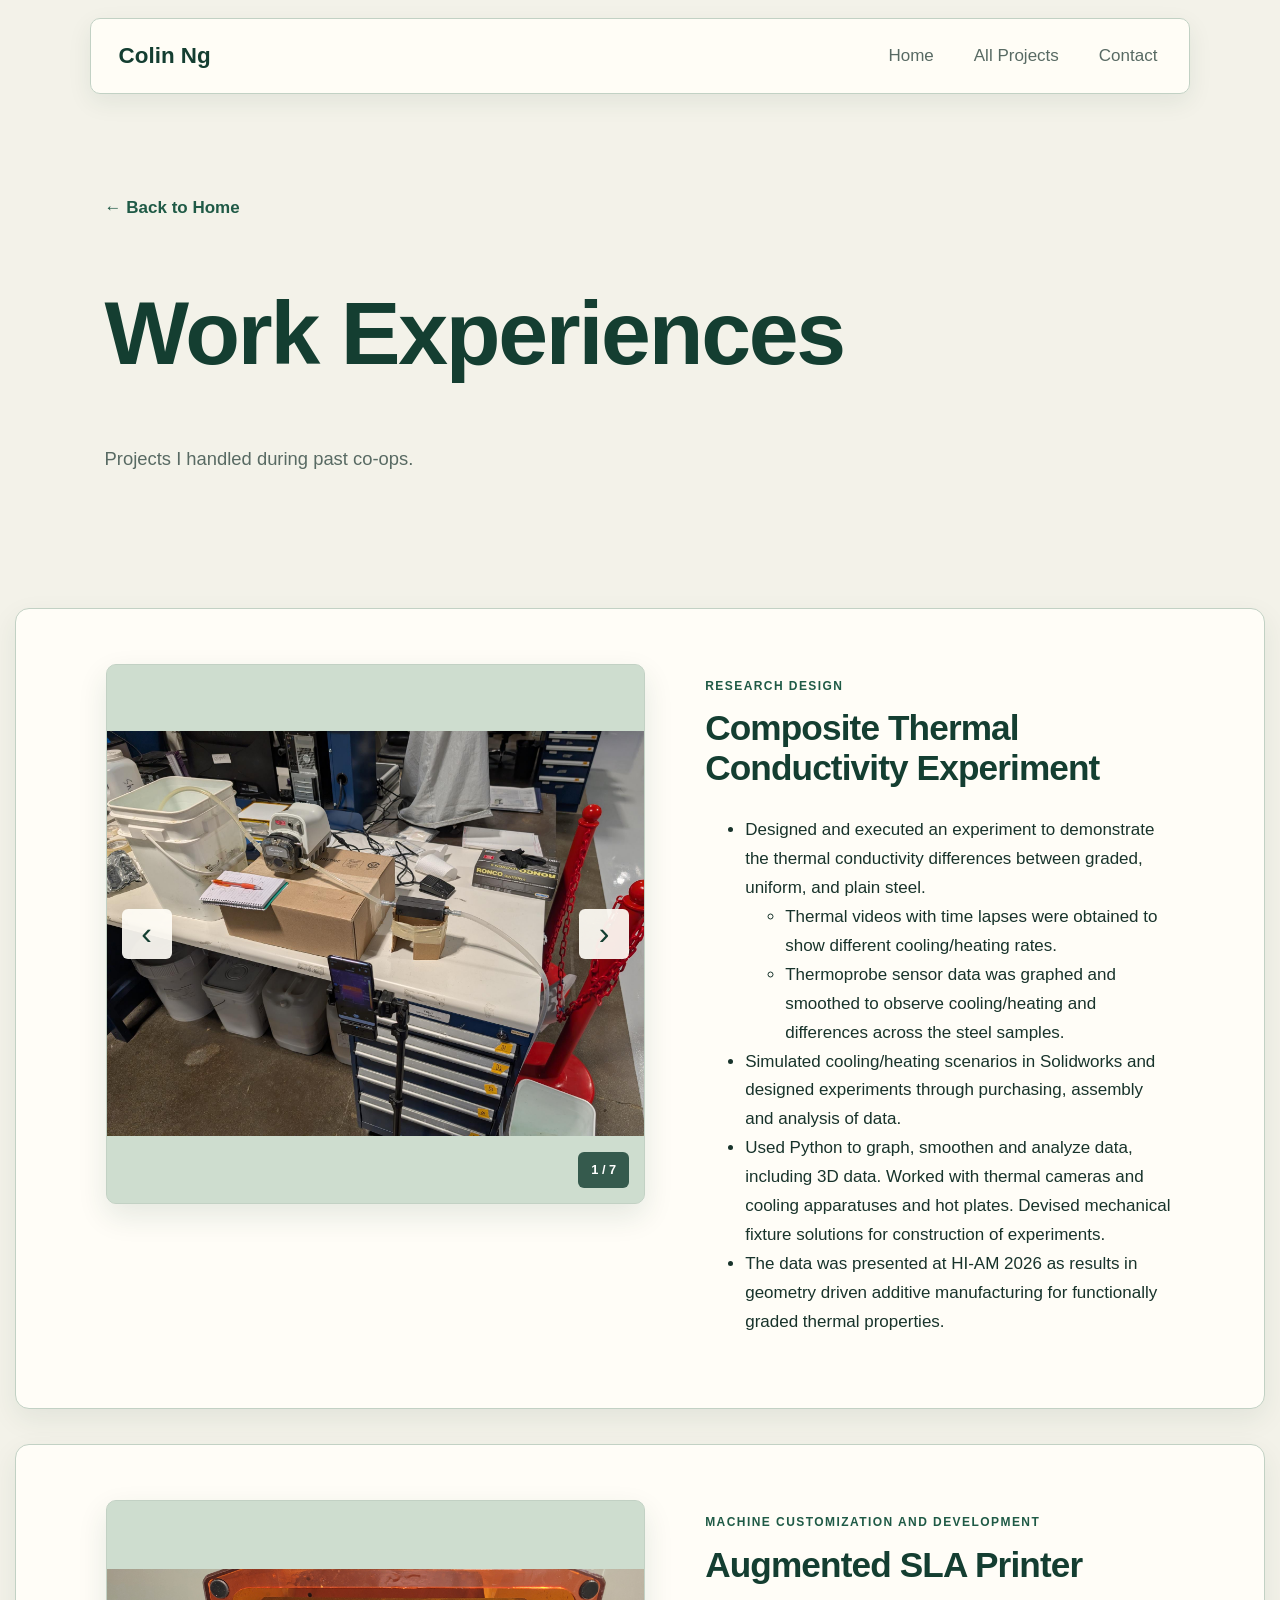
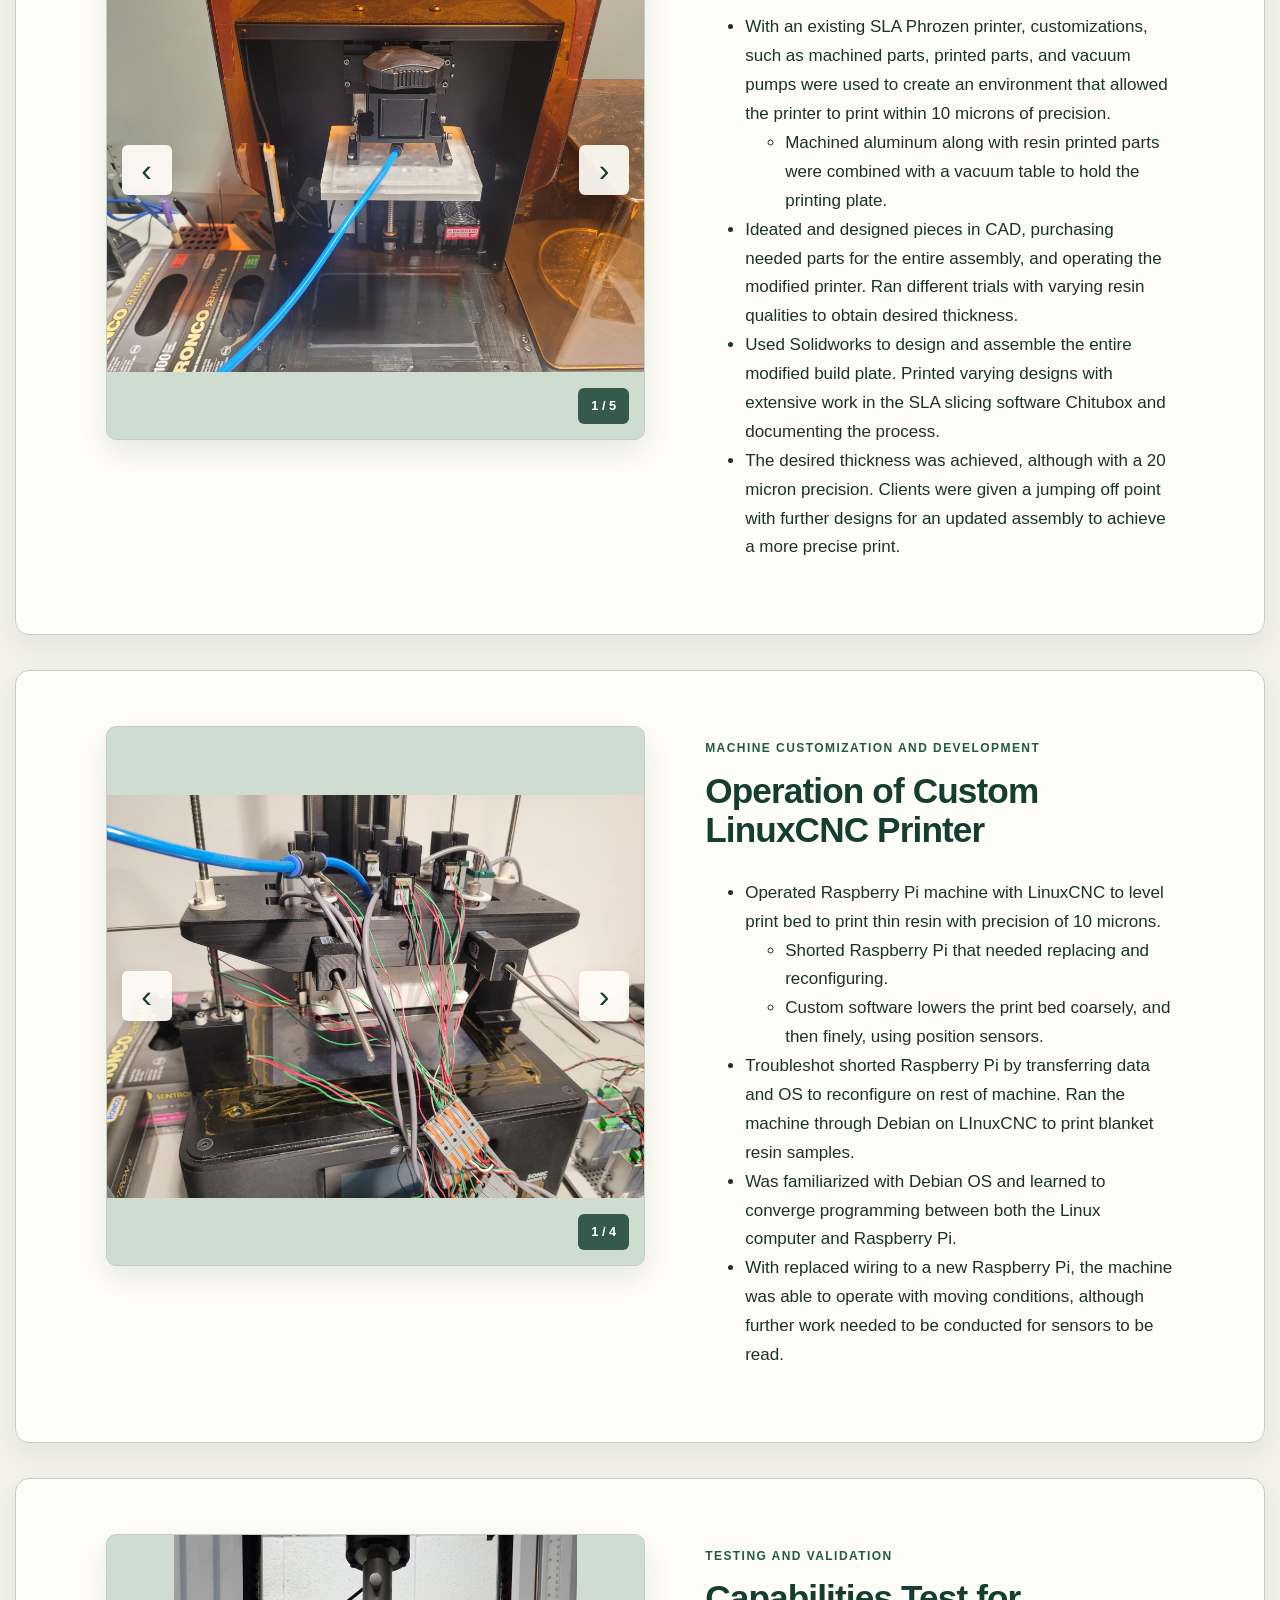
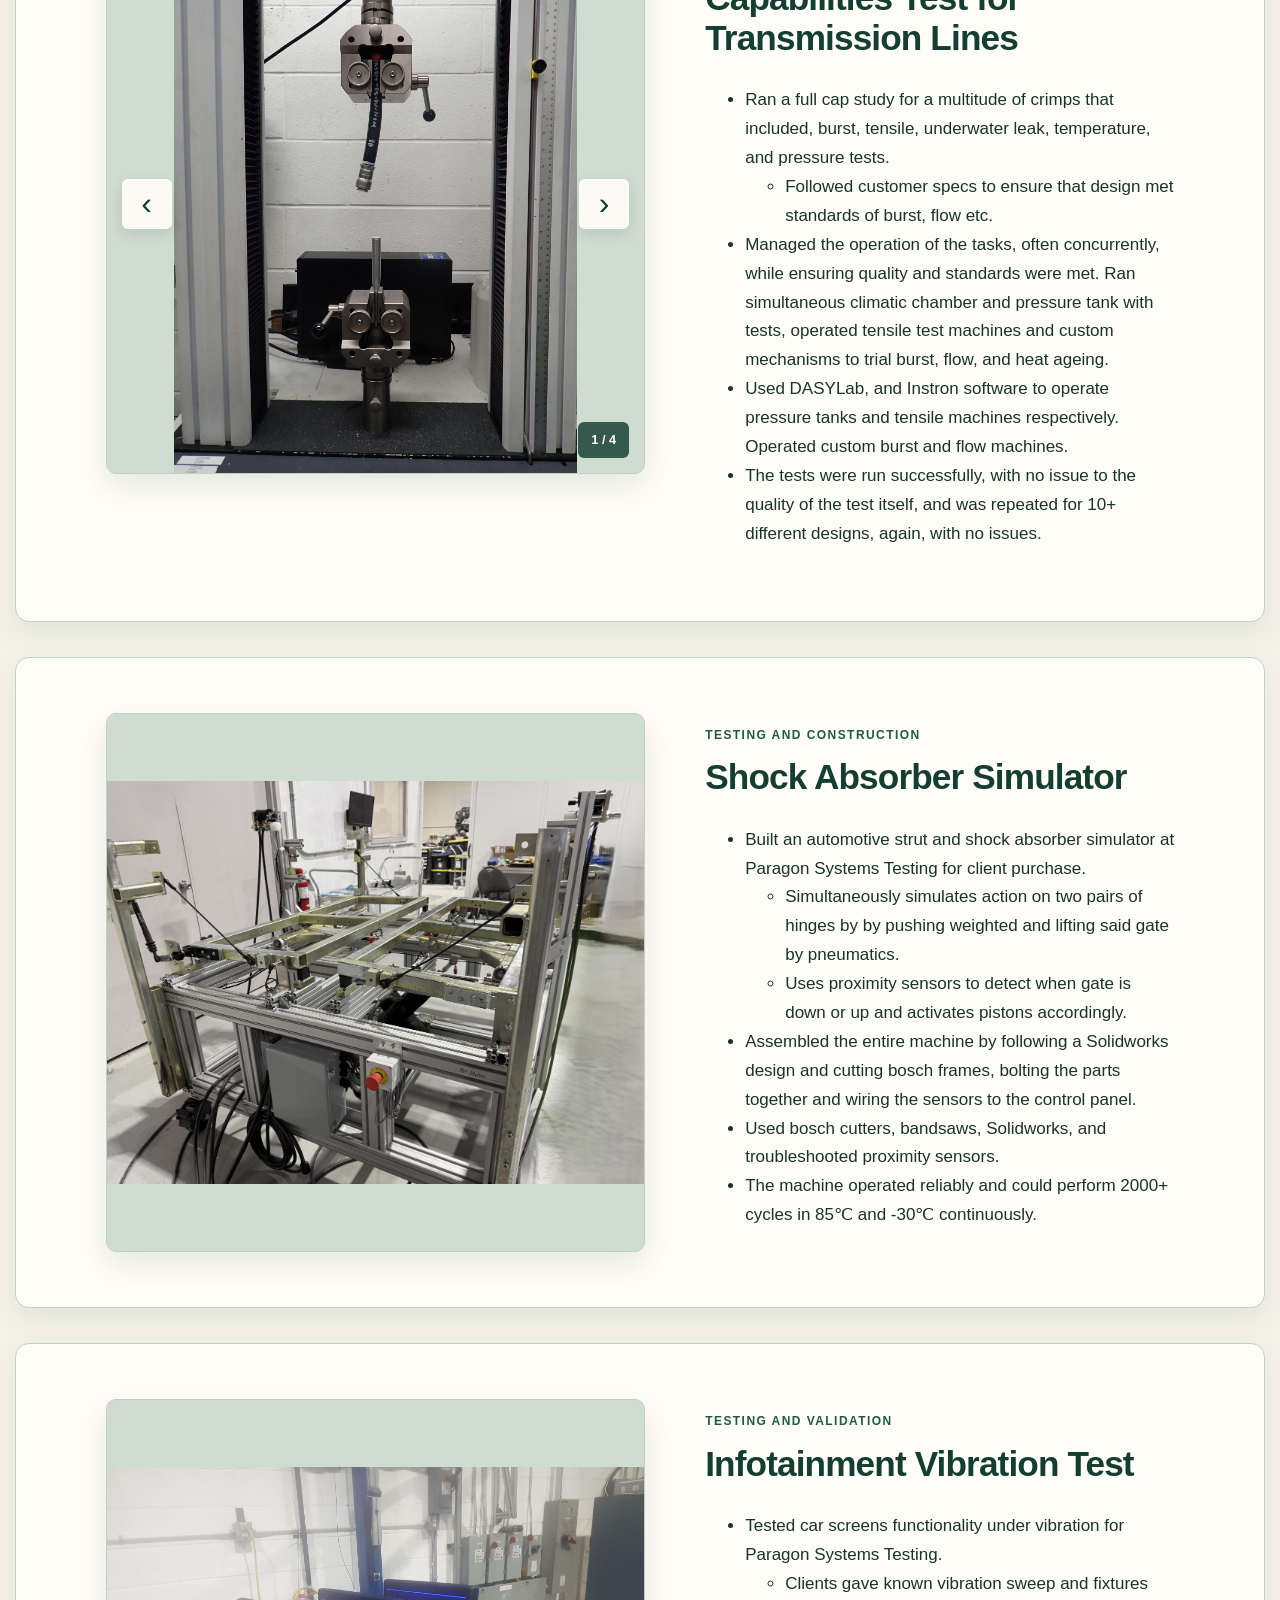
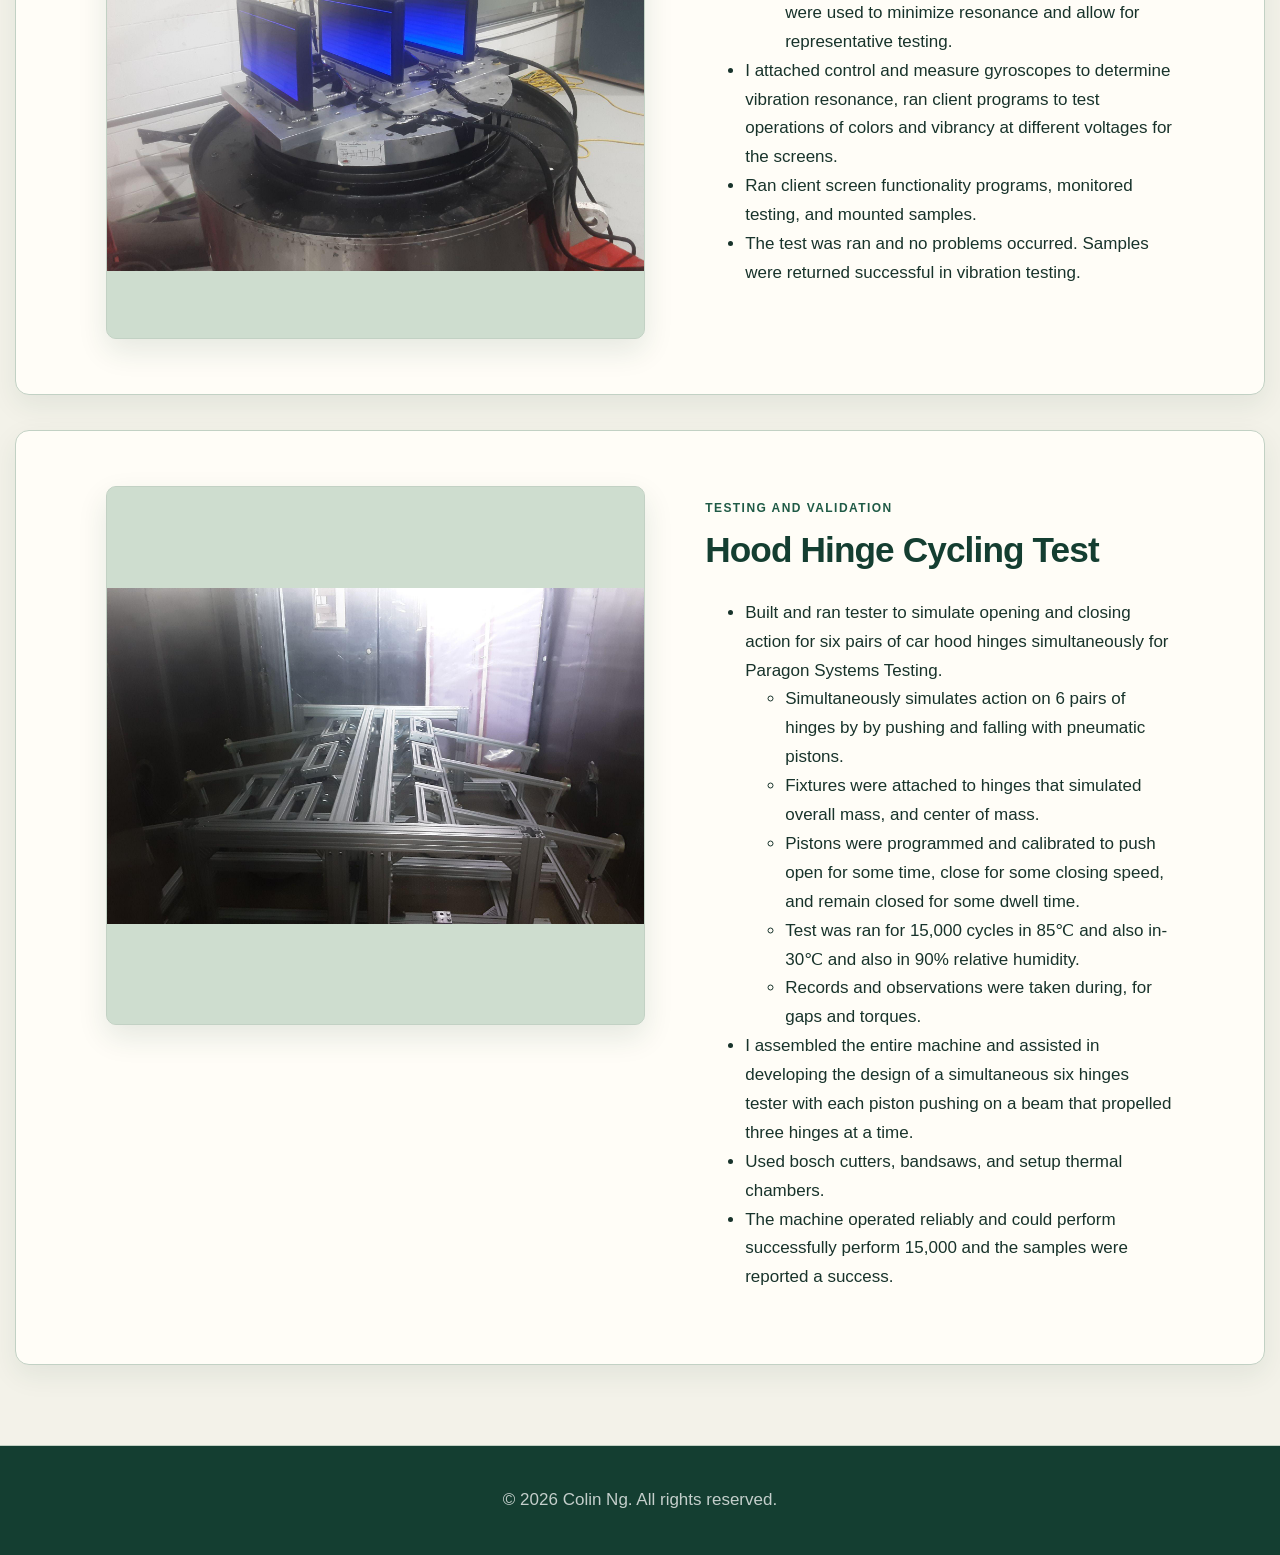
==== category1.html @ beed0a08 "Complete portfolio upload" ====
<!DOCTYPE html>
<html lang="en">

<head>

    <meta charset="UTF-8">

    <meta name="viewport" content="width=device-width, initial-scale=1.0">

    <title>Work Experiences | Colin Ng</title>

    <link rel="stylesheet" href="style.css">

    <link rel="icon" type="image/jpg" href="images/home/flavicon.jpg">

</head>


<body>


    <!-- =========================
         NAVIGATION
    ========================== -->

    <nav class="navbar">

        <a href="index.html" class="logo">
            Colin Ng
        </a>

        <div class="nav-links">

            <a href="index.html">
                Home
            </a>

            <a href="index.html#work">
                All Projects
            </a>

            <a href="index.html#contact">
                Contact
            </a>

        </div>

    </nav>



    <!-- =========================
         CATEGORY HEADER
    ========================== -->

    <header class="page-header">

        <a href="index.html#work" class="back-link">
            ← Back to Home
        </a>

        <!-- <p class="eyebrow">
            Portfolio Category
        </p> -->

        <h1>
            Work Experiences
        </h1>

        <p>
            Projects I handled during past co-ops.
        </p>

    </header>




    <!-- =========================
         PROJECT 1
    ========================== -->

    <section class="project">

        <div class="project-images">

            <div class="slideshow">

                <img
                    class="slide"
                    src="images/project1/heat_study2.jpg"
                    alt="Project image">

                <img
                    class="slide active"
                    src="images/project1/heat_study1.jpg"
                    alt="Project image">

                <img
                    class="slide"
                    src="images/project1/heat_study3.jpg"
                    alt="Project image">

                <img
                    class="slide"
                    src="images/project1/heat_study4.jpg"
                    alt="Project image">

                <img
                    class="slide"
                    src="images/project1/heat_study5.png"
                    alt="Project image">

                <img
                    class="slide"
                    src="images/project1/Temperature Graph.jpg"
                    alt="Project image">

                <video
                    class="slide"
                    controls
                    preload="metadata">

                    <source
                        src="images/project1/Video_Project.mp4"
                        type="video/mp4">

                    Your browser does not support video playback.

                </video>                


                <button class="slide-button previous">
                    ‹
                </button>

                <button class="slide-button next">
                    ›
                </button>


                <div class="slide-counter">

                    <span class="current-slide">
                        1
                    </span>

                    /

                    <span class="total-slides">
                        7
                    </span>

                </div>

            </div>

        </div>



        <div class="project-info">

            <p class="project-label">
                Research Design
            </p>

            <h2>
                Composite Thermal Conductivity Experiment
            </h2>

            <ul>
                    <li>
                        Designed and executed an experiment to demonstrate
                         the thermal conductivity differences between graded, 
                         uniform, and plain steel.
                            <ul>
                                <li>
                                    Thermal videos with time lapses 
                                    were obtained to show different cooling/heating rates.
                                </li>
                                <li>
                                    Thermoprobe sensor data was graphed 
                                    and smoothed to observe cooling/heating
                                     and differences across the steel samples. 
                                </li>
                            </ul>
                    </li>

                    <li>
                        Simulated cooling/heating scenarios in
                         Solidworks and designed experiments 
                         through purchasing, assembly and analysis of data.
                    </li>
                    <li>
                        Used Python to graph, smoothen and analyze data, 
                        including 3D data. Worked with thermal cameras
                         and cooling apparatuses and hot plates. Devised 
                         mechanical fixture solutions for construction of experiments.
                    </li>
                    <li>
                        The data was presented at HI-AM 2026 as 
                        results in geometry driven additive manufacturing for functionally graded thermal properties.
                    </li>
                </ul>

        </div>

    </section>

    <!-- =========================
         PROJECT 1.5
    ========================== -->

    <section class="project">

        <div class="project-images">

            <div class="slideshow">

                <img
                    class="slide"
                    src="images/project3/high_shot.jpg"
                    alt="Project image">

                <img
                    class="slide"
                    src="images/project3/low_shot.jpg"
                    alt="Project image">

                <img
                    class="slide active"
                    src="images/project3/resin_print.jpg"
                    alt="Project image">

                <img
                    class="slide"
                    src="images/project3/combined.jpg"
                    alt="Project image">

                <img
                    class="slide"
                    src="images/project3/result.jpg"
                    alt="Project image">              


                <button class="slide-button previous">
                    ‹
                </button>

                <button class="slide-button next">
                    ›
                </button>


                <div class="slide-counter">

                    <span class="current-slide">
                        1
                    </span>

                    /

                    <span class="total-slides">
                        5
                    </span>

                </div>

            </div>

        </div>



        <div class="project-info">

            <p class="project-label">
                Machine Customization and Development
            </p>

            <h2>
                Augmented SLA Printer
            </h2>

            <ul>
                    <li>
                        With an existing SLA Phrozen printer, customizations, 
                        such as machined parts, printed parts, and vacuum pumps 
                        were used to create an environment that allowed the
                         printer to print within 10 microns of precision.
                            <ul>
                                <li>
                                    Machined aluminum along with resin printed parts
                                     were combined with a vacuum table to hold the printing plate.
                                </li>
                            </ul>
                    </li>

                    <li>
                        Ideated and designed pieces in CAD, purchasing 
                        needed parts for the entire assembly, and operating 
                        the modified printer. Ran different trials with varying 
                        resin qualities to obtain desired thickness.
                    </li>
                    <li>
                        Used Solidworks to design and assemble 
                        the entire modified build plate. Printed 
                        varying designs with extensive work in the 
                        SLA slicing software Chitubox and documenting the process.
                    </li>
                    <li>
                        The desired thickness was achieved, 
                        although with a 20 micron precision. Clients 
                        were given a jumping off point with further 
                        designs for an updated assembly to achieve a more precise print.
                    </li>
                </ul>

        </div>

    </section>

    <!-- =========================
         PROJECT RASPBERRY PI CONTROL BOARD
    ========================== -->

    <section class="project">

        <div class="project-images">

            <div class="slideshow">

                <img
                    class="slide"
                    src="images/project_controller/zoomed.jpg"
                    alt="Project image">

                <img
                    class="slide"
                    src="images/project_controller/full.jpg"
                    alt="Project image">

                <img
                    class="slide active"
                    src="images/project_controller/wires.jpg"
                    alt="Project image">

                <img
                    class="slide"
                    src="images/project_controller/monitor.jpg"
                    alt="Project image">

                <button class="slide-button previous">
                    ‹
                </button>

                <button class="slide-button next">
                    ›
                </button>


                <div class="slide-counter">

                    <span class="current-slide">
                        1
                    </span>

                    /

                    <span class="total-slides">
                        4
                    </span>

                </div>

            </div>

        </div>



        <div class="project-info">

            <p class="project-label">
                Machine Customization and Development
            </p>






            <h2>
                Operation of Custom LinuxCNC Printer
            </h2>

            <ul>
                    <li>
                        Operated Raspberry Pi machine with LinuxCNC to
                         level print bed to print thin resin with precision 
                         of 10 microns.
                            <ul>
                                <li>
                                    Shorted Raspberry Pi that needed 
                                    replacing and reconfiguring.
                                </li>
                            </ul>
                            <ul>
                                <li>
                                    Custom software lowers the 
                                    print bed coarsely, and then finely, using position sensors.
                                </li>
                            </ul>
                    </li>

                    <li>
                        Troubleshot shorted Raspberry Pi by transferring data and OS to 
                        reconfigure on rest of machine. Ran the machine through Debian 
                        on LInuxCNC to print blanket resin samples.
                    </li>
                    <li>
                        Was familiarized with Debian OS and learned to 
                        converge programming between both the Linux computer and Raspberry Pi.
                    </li>
                    <li>
                        With replaced wiring to a new Raspberry Pi, the 
                        machine was able to operate with moving conditions, 
                        although further work needed to be conducted for sensors to be read.

                    </li>
                </ul>

        </div>

    </section>

    <!-- =========================
         PROJECT 1.75
    ========================== -->

    <section class="project">

        <div class="project-images">

            <div class="slideshow">

                <img
                    class="slide"
                    src="images/project1.75/image11.jpg"
                    alt="Project image">

                <img
                    class="slide"
                    src="images/project1.75/image14.jpg"
                    alt="Project image">

                <img
                    class="slide active"
                    src="images/project1.75/image16.jpg"
                    alt="Project image">

                <img
                    class="slide"
                    src="images/project1.75/image18.jpg"
                    alt="Project image">

                <button class="slide-button previous">
                    ‹
                </button>

                <button class="slide-button next">
                    ›
                </button>


                <div class="slide-counter">

                    <span class="current-slide">
                        1
                    </span>

                    /

                    <span class="total-slides">
                        4
                    </span>

                </div>

            </div>

        </div>



        <div class="project-info">

            <p class="project-label">
                Testing and Validation
            </p>

            <h2>
                Capabilities Test for Transmission Lines
            </h2>

            <ul>
                    <li>
                        Ran a full cap study for a multitude of 
                        crimps that included, burst, tensile, 
                        underwater leak, temperature, and pressure tests.
                            <ul>
                                <li>
                                    Followed customer specs to ensure that 
                                    design met standards of burst, flow etc.
                                </li>
                            </ul>
                    </li>

                    <li>
                        Managed the operation of the tasks, often concurrently, 
                        while ensuring quality and standards were met. Ran 
                        simultaneous climatic chamber and pressure tank with tests,
                         operated tensile test machines and custom mechanisms
                         to trial burst, flow, and heat ageing.
                    </li>
                    <li>
                        Used DASYLab, and Instron software to operate 
                        pressure tanks and tensile machines respectively. 
                        Operated custom burst and flow machines.
                    </li>
                    <li>
                        The tests were run successfully, with no issue to 
                        the quality of the test itself, and was repeated 
                        for 10+ different designs, again, with no issues.
                    </li>
                </ul>

        </div>

    </section>

    <!-- =========================
         PROJECT 2
    ========================== -->

    <section class="project">

        <div class="project-images">


            <div class="slideshow">

                <img
                    class="slide active"
                    src="images/project2/strut_tester.jpg"
                    alt="Project image">

                <!-- <img
                    class="slide"
                    src="images/project1/image2.jpg"
                    alt="Project image">

                <img
                    class="slide"
                    src="images/project1/image3.jpg"
                    alt="Project image">


                <button class="slide-button previous">
                    ‹
                </button>

                <button class="slide-button next">
                    ›
                </button>


                <div class="slide-counter">
                    <span class="current-slide">1</span>
                    /
                    <span class="total-slides">3</span>
                </div> -->

            </div>

        </div>



        <div class="project-info">

            <p class="project-label">
                Testing and Construction
            </p>

            <h2>
                Shock Absorber Simulator
            </h2>

            <!-- <p class="project-summary">
                Add a short one or two sentence description explaining
                what the project was and why it was created.
            </p>


            <div class="project-details">

                <div>

                    <h4>
                        My Role
                    </h4>

                    <p>
                        Design, manufacturing, testing
                    </p>

                </div>


                <div>

                    <h4>
                        Tools
                    </h4>

                    <p>
                        SolidWorks, MATLAB, Python
                    </p>

                </div>


                <div>

                    <h4>
                        Year
                    </h4>

                    <p>
                        2026
                    </p>

                </div>

            </div> -->

<!-- 
            <h3>
                About the Project
            </h3> -->


                <ul>
                    <li>
                        Built an automotive strut and shock 
                        absorber simulator at Paragon Systems 
                        Testing for client purchase.
                            <ul>
                                <li>
                                    Simultaneously simulates action on 
                                    two pairs of hinges by by pushing 
                                    weighted and lifting said gate by pneumatics.
                                </li>
                                <li>
                                    Uses proximity sensors to detect when
                                     gate is down or up and activates pistons accordingly.
                                </li>
                            </ul>
                    </li>

                    <li>
                        Assembled the entire machine by
                         following a Solidworks design and cutting
                          bosch frames, bolting the parts together 
                          and wiring the sensors to the control panel.
                    </li>
                    <li>
                        Used bosch cutters, bandsaws, Solidworks, 
                        and troubleshooted proximity sensors.
                    </li>
                    <li>
                        The machine operated reliably and could
                         perform 2000+ cycles in 85℃ and -30℃ continuously.
                    </li>
                </ul>



            <!-- <p>
                Because each project is its own section, this text can
                be as short or as detailed as you want.
            </p> -->

        </div>

    </section>


    <!-- =========================
         PROJECT 3
    ========================== -->

    <section class="project">

        <div class="project-images">


            <div class="slideshow">

                <img
                    class="slide active"
                    src="images/project_infotainment/image10.jpg"
                    alt="Project image">

            </div>

        </div>



        <div class="project-info">

            <p class="project-label">
                Testing and Validation
            </p>

            <h2>
                Infotainment Vibration Test
            </h2>



                <ul>
                    <li>
                        Tested car screens functionality under vibration for Paragon Systems Testing.
                            <ul>
                                <li>
                                    Clients gave known vibration sweep and fixtures were 
                                    used to minimize resonance and allow for 
                                    representative testing.
                                </li>
                            </ul>
                    </li>

                    <li>
                        I attached control and measure gyroscopes 
                        to determine vibration resonance, ran client
                         programs to test operations of colors and 
                         vibrancy at different voltages for the screens.
                    </li>
                    <li>
                        Ran client screen functionality programs, monitored testing, and mounted samples.
                    </li>
                    <li>
                        The test was ran and no problems occurred. Samples were returned successful in vibration testing.
                    </li>
                </ul>



        </div>

    </section>

    <!-- =========================
         PROJECT 4
    ========================== -->

    <section class="project">

        <div class="project-images">


            <div class="slideshow">

                <img
                    class="slide active"
                    src="images/project_hood_hinge/image9.jpg"
                    alt="Project image">

            </div>

        </div>



        <div class="project-info">

            <p class="project-label">
                Testing and Validation
            </p>

            <h2>
                Hood Hinge Cycling Test
            </h2>

                <ul>
                    <li>
                        Built and ran tester to simulate opening and 
                        closing action for six pairs of car hood hinges 
                        simultaneously for Paragon Systems Testing.
                            <ul>
                                <li>
                                    Simultaneously simulates action on 6 
                                    pairs of hinges by by pushing and falling
                                     with pneumatic pistons.
                                </li>
                                <li>
                                    Fixtures were attached to hinges that 
                                    simulated overall mass, and center of mass.
                                </li>
                                <li>
                                    Pistons were programmed and calibrated 
                                    to push open for some time, close for 
                                    some closing speed, and remain closed for some dwell time.
                                </li>
                                <li>
                                    Test was ran for 15,000 cycles in 85℃ and 
                                    also in-30℃ and also in 90% relative humidity.
                                </li>
                                <li>
                                    Records and observations were taken during, for gaps and torques.
                                </li>
                            </ul>
                    </li>
                    <li>
                        I assembled the entire machine and assisted in 
                        developing the design of a simultaneous six hinges 
                        tester with each piston pushing on a beam that propelled 
                        three hinges at a time.

                    </li>
                    <li>
                        Used bosch cutters, bandsaws, and setup thermal chambers.
                    </li>
                    <li>
                        The machine operated reliably and could perform successfully perform 15,000 and the samples were reported a success.
                    </li>
                </ul>



        </div>

    </section>
 


    <footer>

        <p>
            © 2026 Colin Ng. All rights reserved.
        </p>

    </footer>


    <script src="script.js"></script>

</body>
</html>
---- style.css ----
/* =========================================================
   CUSTOMIZATION
   Change the values in this section to restyle the website.
========================================================= */

:root {

    /* =====================================================
       COLORS
    ===================================================== */

    /* Main page background */
    --background: #F3F2E9;

    /* Green-tinted section background */
    --background-alt: #DDE8DD;

    /* Cards */
    --surface: #FFFDF7;

    /* Darker image / secondary surface */
    --surface-dark: #CEDDCF;


    /* ---------- MAIN GREEN COLORS ---------- */

    --accent: #1F5A46;

    --accent-dark: #143E31;

    --accent-light: #8DB89D;


    /* ---------- EXTRA ACCENT COLORS ---------- */

    --warm-accent: #D98E5F;

    --yellow-accent: #E1B95B;


    /* ---------- TEXT ---------- */

    --text: #18332B;

    --text-light: #586A63;


    /* ---------- BORDERS ---------- */

    --border: #C2D1C4;



    /* =====================================================
       TYPOGRAPHY
       
       Change these to change the site's fonts.
       No serif fonts are used.
    ===================================================== */

    --font-main:
        "Trebuchet MS",
        "Segoe UI",
        Arial,
        sans-serif;

    --font-heading:
        "Trebuchet MS",
        "Segoe UI",
        Arial,
        sans-serif;

    --font-size-base: 17px;

    --line-height: 1.7;



    /* =====================================================
       PAGE SIZE
    ===================================================== */

    --page-width: 1250px;

    --page-padding: 7vw;



    /* =====================================================
       SPACING
    ===================================================== */

    --section-spacing: 110px;

    --small-gap: 15px;

    --medium-gap: 30px;

    --large-gap: 60px;



    /* =====================================================
       ROUNDING

       Increase these if you want an even softer appearance.
    ===================================================== */

    --border-radius-small: 6px;

    --border-radius: 10px;

    --border-radius-large: 14px;



    /* =====================================================
       SHADOW
    ===================================================== */

    --shadow:
        0 12px 30px rgba(20, 62, 49, 0.11);



    /* =====================================================
       ANIMATION
    ===================================================== */

    --transition: 0.25s ease;
}



/* =========================================================
   RESET
========================================================= */

* {
    box-sizing: border-box;
}


html {
    scroll-behavior: smooth;
}


body {

    margin: 0;

    background: var(--background);

    color: var(--text);

    font-family: var(--font-main);

    font-size: var(--font-size-base);

    line-height: var(--line-height);
}


img {
    max-width: 100%;
    display: block;
}


a {
    color: inherit;
    text-decoration: none;
}



/* =========================================================
   TYPOGRAPHY
========================================================= */

h1,
h2,
h3,
h4 {

    font-family: var(--font-heading);

    color: var(--text);

    margin-top: 0;

    line-height: 1.12;

    font-weight: 600;

    letter-spacing: -0.025em;
}


h1 {
    font-size: clamp(3rem, 7vw, 6rem);
}


h2 {
    font-size: clamp(2.2rem, 1.5vw, 3.8rem);
}


h3 {
    font-size: 1.7rem;
}


p {
    color: var(--text-light);
}


.eyebrow {

    color: var(--accent);

    text-transform: uppercase;

    letter-spacing: 0.12em;

    font-size: 0.8rem;

    font-weight: 700;
}



/* =========================================================
   NAVIGATION
========================================================= */

.navbar {

    min-height: 76px;

    margin:
        18px
        var(--page-padding)
        0;

    padding:
        0
        28px;

    display: flex;

    align-items: center;

    justify-content: space-between;

    background: rgba(255, 253, 247, 0.95);

    border: 1px solid var(--border);

    border-radius: var(--border-radius);

    box-shadow:
        0 8px 25px rgba(20, 62, 49, 0.08);

    position: sticky;

    top: 16px;

    z-index: 100;

    backdrop-filter: blur(10px);
}


.logo {

    font-family: var(--font-heading);

    font-size: 1.4rem;

    font-weight: 700;

    color: var(--accent-dark);
}


.nav-links {

    display: flex;

    gap: 32px;
}


.nav-links a {

    color: var(--text-light);

    font-weight: 500;

    padding:
        8px
        4px;

    transition: var(--transition);
}


.nav-links a:hover {

    color: var(--accent);
}



/* =========================================================
   HERO
========================================================= */

.hero {

    min-height: 72vh;

    margin:
        26px
        var(--page-padding);

    padding:
        90px
        7vw;

    display: flex;

    align-items: center;

    border-radius: var(--border-radius-large);

    overflow: hidden;

    position: relative;

    background:
        linear-gradient(
            rgba(20, 62, 49, 0.58),
            rgba(20, 62, 49, 0.58)
        ),
        url("images/home/hero.jpg");

    background-size: cover;

    background-position: center;

    background-repeat: no-repeat;
}


.hero-content {

    max-width: 700px;

    position: relative;

    z-index: 1;
}


.hero .eyebrow {

    color: rgba(255, 255, 255, 0.8);

    margin-bottom: 15px;
}


.hero h1 {

    color: white;

    margin-bottom: 20px;

    font-size: clamp(3rem, 6vw, 5.5rem);

    font-weight: 600;
}


.hero-description {

    max-width: 600px;

    color: rgba(255, 255, 255, 0.88);

    font-size: 1.15rem;

    margin-bottom: 32px;
}
/* =========================================================
   BUTTONS
========================================================= */

.button {

    display: inline-block;

    background: var(--accent);

    color: white;

    padding:
        14px
        26px;

    border-radius: var(--border-radius-small);

    font-weight: 600;

    box-shadow:
        0 7px 16px rgba(20, 62, 49, 0.18);

    transition: var(--transition);
}


.button:hover {

    background: var(--accent-dark);

    transform: translateY(-3px);

    box-shadow:
        0 10px 22px rgba(20, 62, 49, 0.24);
}



/* =========================================================
   GENERAL SECTIONS
========================================================= */

.section {

    max-width: var(--page-width);

    margin: auto;

    padding:

        var(--section-spacing)
        var(--page-padding);
}


.section-heading {

    max-width: 700px;

    margin-bottom: 60px;
}



/* =========================================================
   ABOUT
========================================================= */

.about-grid {

    display: grid;

    grid-template-columns:
        1.5fr
        1fr;

    gap: var(--large-gap);

    align-items: start;
}


.about-text {

    font-size: 1.1rem;
}


.about-card {

    background: var(--surface);

    padding: 38px;

    border-radius: var(--border-radius);

    border: 1px solid var(--border);

    box-shadow: var(--shadow);
}


.about-card h3 {

    color: var(--accent-dark);
}


.about-card p {

    margin: 8px 0;
}



/* =========================================================
   CATEGORY / WORK SECTION
========================================================= */

.work-section {

    max-width: none;

    background: var(--background-alt);

    border-radius:
        var(--border-radius-large)
        var(--border-radius-large)
        0
        0;
}


.work-section > * {

    max-width: var(--page-width);

    margin-left: auto;

    margin-right: auto;
}



/* =========================================================
   CATEGORY CARDS
========================================================= */

.category-grid {

    max-width: var(--page-width);

    margin: auto;

    display: grid;

    grid-template-columns:
        repeat(3, 1fr);

    gap: 30px;
}


.category-card {

    background: var(--surface);

    border-radius: var(--border-radius);

    overflow: hidden;

    border: 1px solid var(--border);

    box-shadow: var(--shadow);

    transition: var(--transition);
}


.category-card:hover {

    transform:
        translateY(-7px);

    box-shadow:
        0 18px 38px rgba(20, 62, 49, 0.16);
}


.category-card img {

    width: 100%;

    height: 280px;

    object-fit: cover;
}


.category-content {

    padding: 30px;
}


.category-number {

    color: var(--accent);

    font-size: 0.8rem;

    font-weight: 700;

    letter-spacing: 0.15em;
}


.category-content h3 {

    margin-bottom: 12px;

    color: var(--accent-dark);
}


.category-link {

    display: inline-block;

    margin-top: 15px;

    color: var(--accent);

    font-weight: 700;
}



/* Different accent for each homepage category */

.category-card:nth-child(1) {

    border-bottom:
        6px
        solid
        var(--accent);
}


.category-card:nth-child(2) {

    border-bottom:
        6px
        solid
        var(--warm-accent);
}


.category-card:nth-child(3) {

    border-bottom:
        6px
        solid
        var(--yellow-accent);
}



/* =========================================================
   CONTACT
========================================================= */

.contact-section {

    display: flex;

    justify-content: space-between;

    align-items: center;

    gap: 40px;
}


.contact-links {

    display: flex;

    flex-wrap: wrap;

    gap: 15px;
}


.contact-links a {

    padding:
        12px
        20px;

    border:
        1px
        solid
        var(--border);

    border-radius:
        var(--border-radius-small);

    background:
        var(--surface);

    font-weight: 500;

    transition:
        var(--transition);
}


.contact-links a:hover {

    border-color:
        var(--accent);

    color:
        var(--accent);

    transform:
        translateY(-2px);
}



/* =========================================================
   CATEGORY PAGE HEADER
========================================================= */

.page-header {

    max-width: var(--page-width);

    margin: auto;

    padding:

        100px
        var(--page-padding)
        80px;
}


.page-header h1 {

    color:
        var(--accent-dark);
}


.page-header p {

    max-width: 700px;

    font-size: 1.15rem;
}


.back-link {

    display: inline-block;

    color: var(--accent);

    font-weight: 600;

    margin-bottom: 60px;

    transition: var(--transition);
}


.back-link:hover {

    color: var(--accent-dark);

    transform: translateX(-3px);
}



/* =========================================================
   INDIVIDUAL PROJECT
========================================================= */

.project {

    max-width: var(--page-width);

    margin:
        35px
        auto;

    padding:
        55px
        var(--page-padding);

    display: grid;

    grid-template-columns:
        1.15fr
        1fr;

    gap: var(--large-gap);

    align-items: start;

    background: var(--surface);

    border:
        1px
        solid
        var(--border);

    border-radius:
        var(--border-radius-large);

    box-shadow:
        0 10px 28px rgba(20, 62, 49, 0.08);
}


.project-label {

    text-transform: uppercase;

    letter-spacing: 0.12em;

    font-size: 0.75rem;

    color: var(--accent);

    font-weight: 700;
}


.project-summary {

    font-size: 1.15rem;

    margin-bottom: 30px;
}


.project-info h2 {

    color:
        var(--accent-dark);
}


.project-info h3 {

    margin-top: 40px;

    margin-bottom: 10px;

    color:
        var(--accent-dark);
}



/* =========================================================
   PROJECT DETAILS
========================================================= */

.project-details {

    display: grid;

    grid-template-columns:
        repeat(3, 1fr);

    gap: 20px;

    margin:
        35px
        0;
}


.project-details div {

    border-top:
        2px
        solid
        var(--accent-light);

    padding-top:
        12px;
}


.project-details h4 {

    font-family:
        var(--font-main);

    font-size:
        0.8rem;

    font-weight:
        700;

    text-transform:
        uppercase;

    letter-spacing:
        0.08em;

    margin-bottom:
        5px;

    color:
        var(--accent-dark);
}


.project-details p {

    margin: 0;

    font-size:
        0.9rem;
}



/* =========================================================
   SLIDESHOW
========================================================= */

.slideshow {

    position: relative;

    width: 100%;

    /* Keeps every slideshow the same shape */
    aspect-ratio: 9 / 9;

    overflow: hidden;

    background: var(--surface-dark);

    border-radius: var(--border-radius);

    border: 1px solid var(--border);

    box-shadow: var(--shadow);
}


/* All images, videos, models, etc. */
.slide {

    display: none;

    width: 100%;

    height: 100%;

    /*
       VERY IMPORTANT:
       contain = show the ENTIRE image/video
       without cropping it
    */
    object-fit: contain;

    background: var(--surface-dark);
}


/* Only current slide is visible */
.slide.active {

    display: block;
}



/* =========================================================
   SLIDESHOW BUTTONS
========================================================= */

.slide-button {

    position: absolute;

    top: 50%;

    transform:
        translateY(-50%);

    width: 50px;

    height: 50px;

    border: none;

    border-radius:
        var(--border-radius-small);

    background:
        rgba(255, 253, 247, 0.92);

    color:
        var(--accent-dark);

    font-size:
        2rem;

    cursor:
        pointer;

    box-shadow:
        0 5px 15px rgba(0, 0, 0, 0.10);

    transition:
        var(--transition);
}


.slide-button:hover {

    background: white;

    transform:
        translateY(-50%)
        scale(1.08);
}


.previous {

    left: 15px;
}


.next {

    right: 15px;
}



/* =========================================================
   IMAGE COUNTER
========================================================= */

.slide-counter {

    position: absolute;

    bottom: 15px;

    right: 15px;

    padding:
        7px
        13px;

    border-radius:
        var(--border-radius-small);

    background:
        rgba(20, 62, 49, 0.82);

    color:
        white;

    font-size:
        0.8rem;

    font-weight:
        600;
}



/* =========================================================
   FOOTER
========================================================= */

footer {

    margin-top:
        80px;

    padding:
        40px
        var(--page-padding);

    text-align:
        center;

    border-top:
        1px
        solid
        var(--border);

    background:
        var(--accent-dark);
}


footer p {

    color:
        rgba(255, 255, 255, 0.75);

    margin:
        0;
}



/* =========================================================
   TABLET
========================================================= */

@media (max-width: 900px) {

    .category-grid {

        grid-template-columns:
            1fr;
    }


    .about-grid {

        grid-template-columns:
            1fr;
    }


    .project {

        grid-template-columns:
            1fr;
    }


    .slide {

        height:
            450px;
    }


    .contact-section {

        flex-direction:
            column;

        align-items:
            flex-start;
    }

}



/* =========================================================
   MOBILE
========================================================= */

@media (max-width: 600px) {

    :root {

        /* Only mobile-specific sizing goes here */

        --page-padding:
            6vw;

        --section-spacing:
            75px;

        --large-gap:
            35px;
    }


    .navbar {

        margin:
            10px
            4vw
            0;

        padding:
            15px
            18px;

        min-height:
            auto;

        flex-direction:
            column;

        justify-content:
            center;

        gap:
            8px;

        top:
            8px;

        border-radius:
            18px;
    }


    .logo {

        font-size:
            1.25rem;
    }


    .nav-links {

        gap:
            16px;

        font-size:
            0.85rem;

        flex-wrap:
            wrap;

        justify-content:
            center;
    }


    .hero {

        min-height:
            70vh;

        margin:
            18px
            4vw;

        padding:
            80px
            8vw;

        border-radius:
            26px;
    }


    .hero-description {

        font-size:
            1.1rem;
    }


    .project {

        margin:
            20px
            4vw;

        padding:
            35px
            6vw;

        border-radius:
            26px;
    }


    .project-details {

        grid-template-columns:
            1fr;
    }


    .slide {

        height:
            330px;
    }


    .slide-button {

        width:
            44px;

        height:
            44px;

        font-size:
            1.7rem;

        border-radius:
            12px;
    }


    .category-card img {

        height:
            230px;
    }


    .category-content {

        padding:
            25px;
    }

}
/* =========================================================
   SHORT STORY PAGE
========================================================= */


/* Main card containing each story */

.story-card {

    max-width: var(--page-width);

    margin:
        35px
        auto;

    padding:
        55px
        var(--page-padding);

    background:
        var(--surface);

    border:
        1px
        solid
        var(--border);

    border-radius:
        var(--border-radius-large);

    box-shadow:
        0 10px 28px rgba(20, 62, 49, 0.08);
}



/* =========================================================
   STORY HEADING
========================================================= */

.story-heading {

    display: flex;

    justify-content: space-between;

    align-items: flex-start;

    gap: 30px;

    padding-bottom: 30px;

    border-bottom:
        2px
        solid
        var(--accent-light);
}


.story-heading h2 {

    color:
        var(--accent-dark);

    margin-bottom:
        0;
}


.story-label {

    margin:
        0
        0
        8px;

    color:
        var(--accent);

    text-transform:
        uppercase;

    letter-spacing:
        0.12em;

    font-size:
        0.75rem;

    font-weight:
        700;
}


.story-number {

    color:
        var(--accent-light);

    font-size:
        2rem;

    font-weight:
        700;

    line-height:
        1;
}



/* =========================================================
   STORY CONTENT
========================================================= */

.story-content {

    display: grid;

    grid-template-columns:
        0.8fr
        1.4fr;

    gap:
        var(--large-gap);

    padding:
        45px
        0;
}



/* =========================================================
   SYNOPSIS
========================================================= */

.story-synopsis {

    padding:
        30px;

    background:
        var(--background-alt);

    border-radius:
        var(--border-radius);

    align-self:
        start;
}


.story-synopsis p:last-child {

    margin-bottom:
        0;
}



/* =========================================================
   EXCERPT
========================================================= */

.story-excerpt {

    padding:
        5px
        10px;
}


.story-excerpt > p:not(.eyebrow) {

    font-size:
        1.05rem;

    line-height:
        1.9;

    color:
        var(--text);

    margin-top:
        0;

    margin-bottom:
        20px;
}



/* Gives the excerpt a subtle literary feel
   without switching back to serif fonts */

.story-excerpt > p:not(.eyebrow)::first-letter {

    font-size:
        1.7em;

    font-weight:
        700;

    color:
        var(--accent-dark);
}



/* =========================================================
   STORY FOOTER
========================================================= */

.story-footer {

    display: flex;

    justify-content: space-between;

    align-items: center;

    gap:
        30px;

    padding-top:
        30px;

    border-top:
        1px
        solid
        var(--border);
}



/* =========================================================
   REQUEST FULL STORY BUTTON
========================================================= */

.story-request-button {

    display:
        inline-block;

    flex-shrink:
        0;

    padding:
        14px
        24px;

    background:
        var(--accent);

    color:
        white;

    border-radius:
        var(--border-radius-small);

    font-weight:
        600;

    box-shadow:
        0 7px 16px rgba(20, 62, 49, 0.18);

    transition:
        var(--transition);
}


.story-request-button:hover {

    background:
        var(--accent-dark);

    transform:
        translateY(-3px);

    box-shadow:
        0 10px 22px rgba(20, 62, 49, 0.24);
}



/* =========================================================
   COPYRIGHT NOTICE
========================================================= */

.story-copyright {

    margin:
        0;

    font-size:
        0.8rem;

    color:
        var(--text-light);

    text-align:
        right;
}



/* =========================================================
   TABLET / MOBILE
========================================================= */

@media (max-width: 900px) {

    .story-content {

        grid-template-columns:
            1fr;
    }


    .story-footer {

        flex-direction:
            column;

        align-items:
            flex-start;
    }


    .story-copyright {

        text-align:
            left;
    }

}


@media (max-width: 600px) {

    .story-card {

        margin:
            20px
            4vw;

        padding:
            35px
            6vw;

        border-radius:
            26px;
    }


    .story-heading {

        gap:
            15px;
    }


    .story-number {

        font-size:
            1.4rem;
    }


    .story-synopsis {

        padding:
            24px;
    }


    .story-content {

        gap:
            30px;

        padding:
            35px
            0;
    }


    .story-request-button {

        width:
            100%;

        text-align:
            center;
    }

}
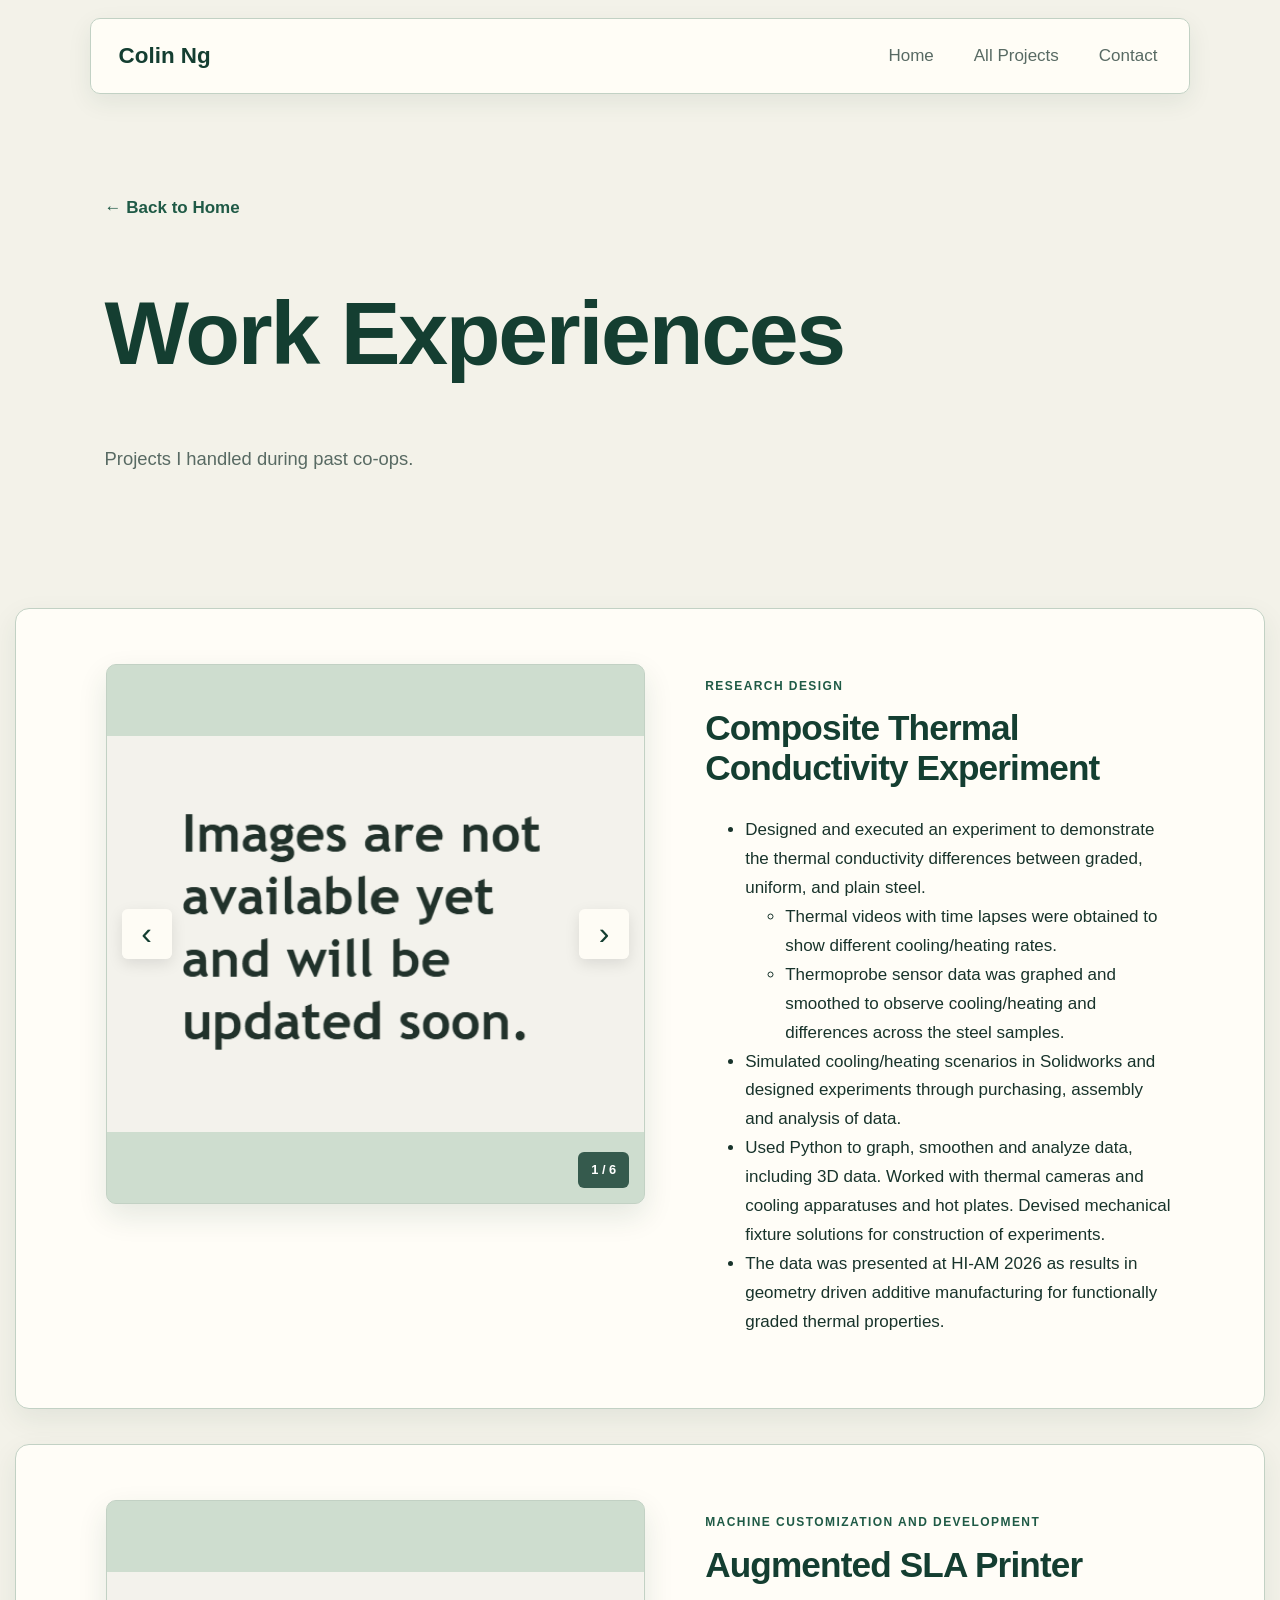
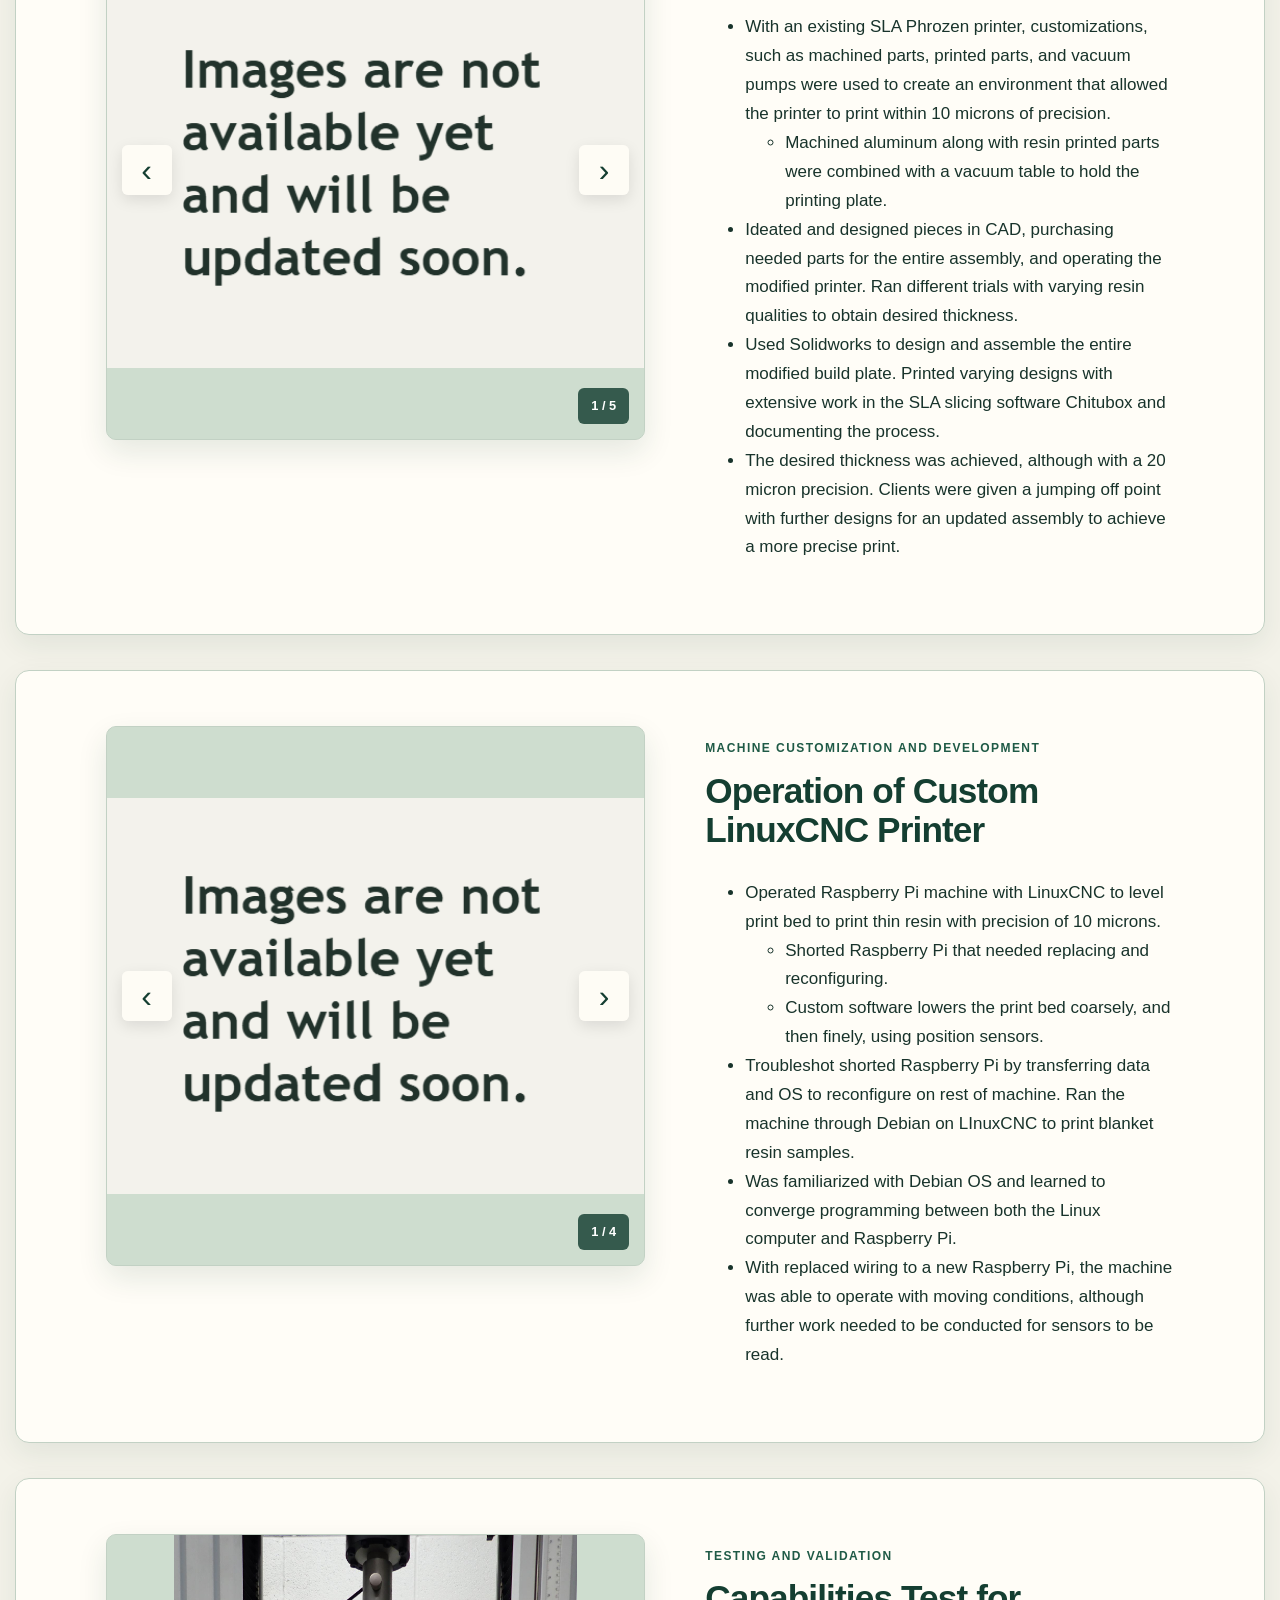
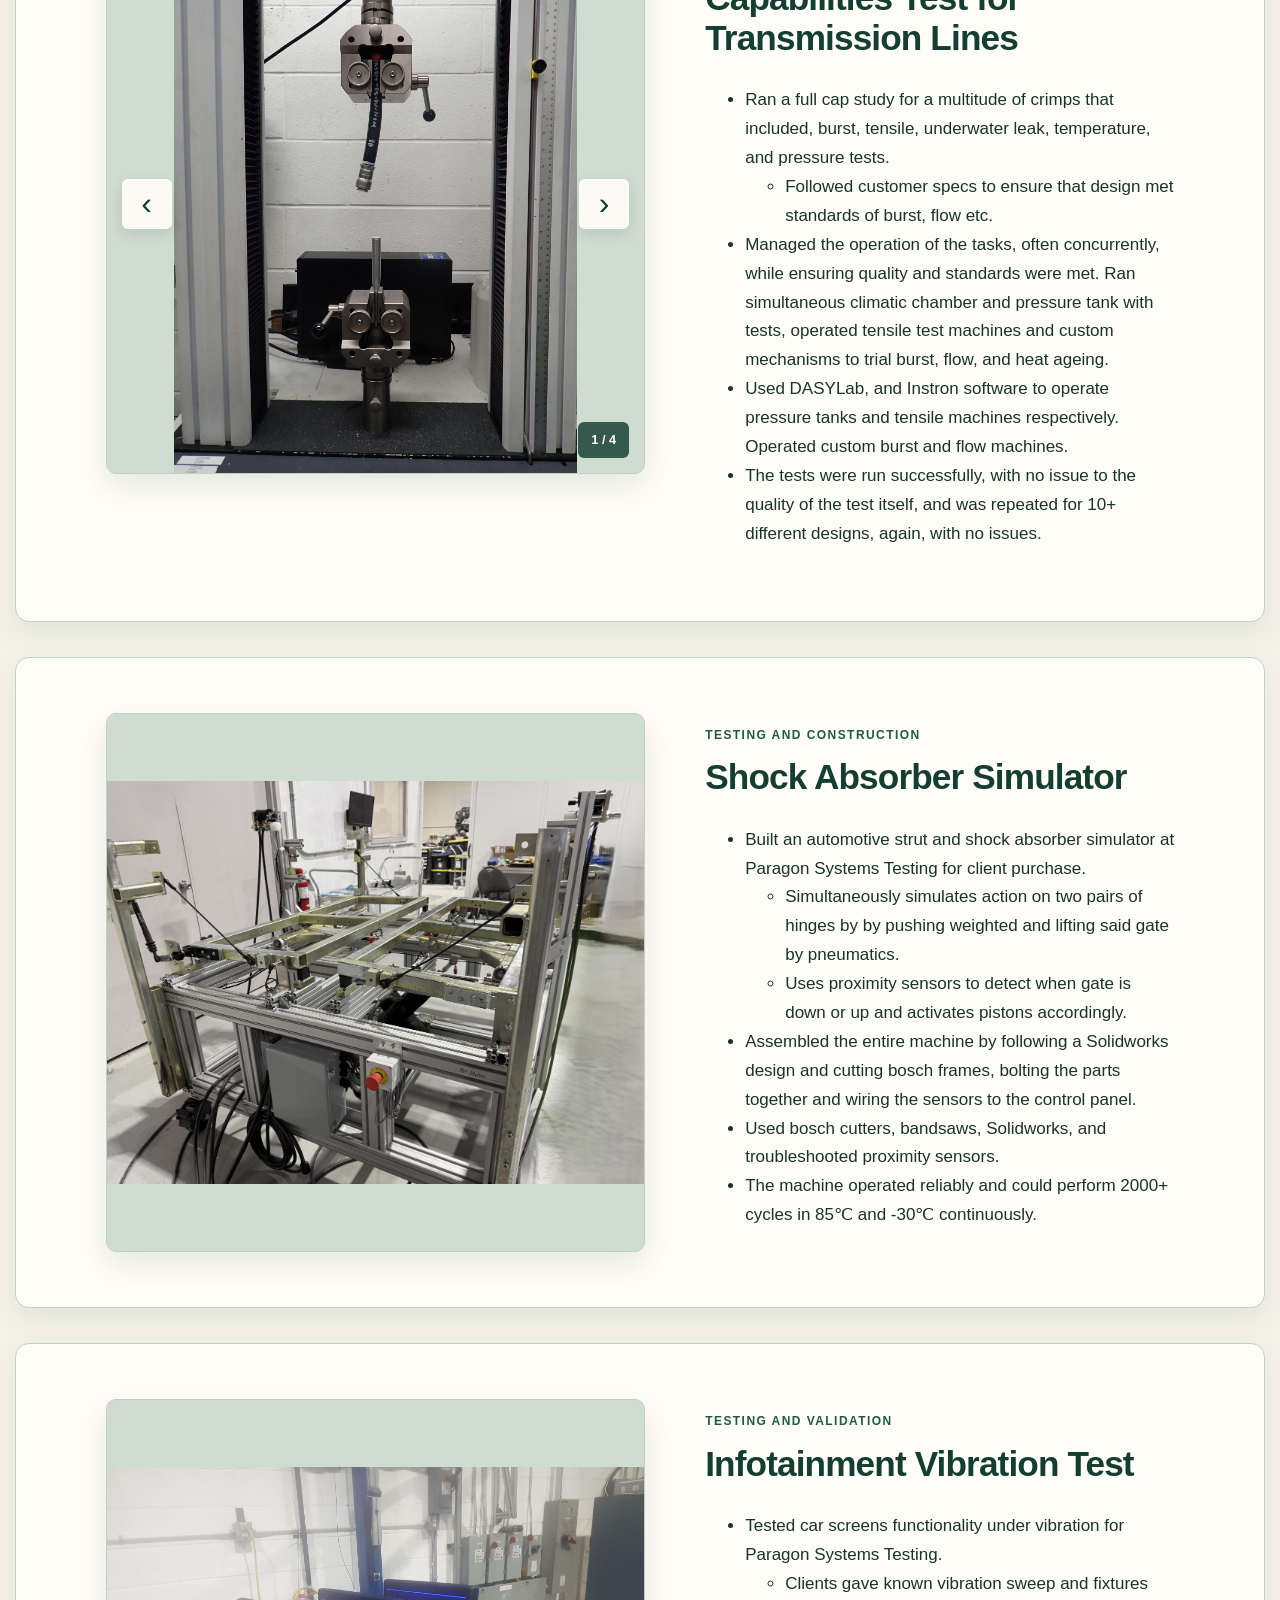
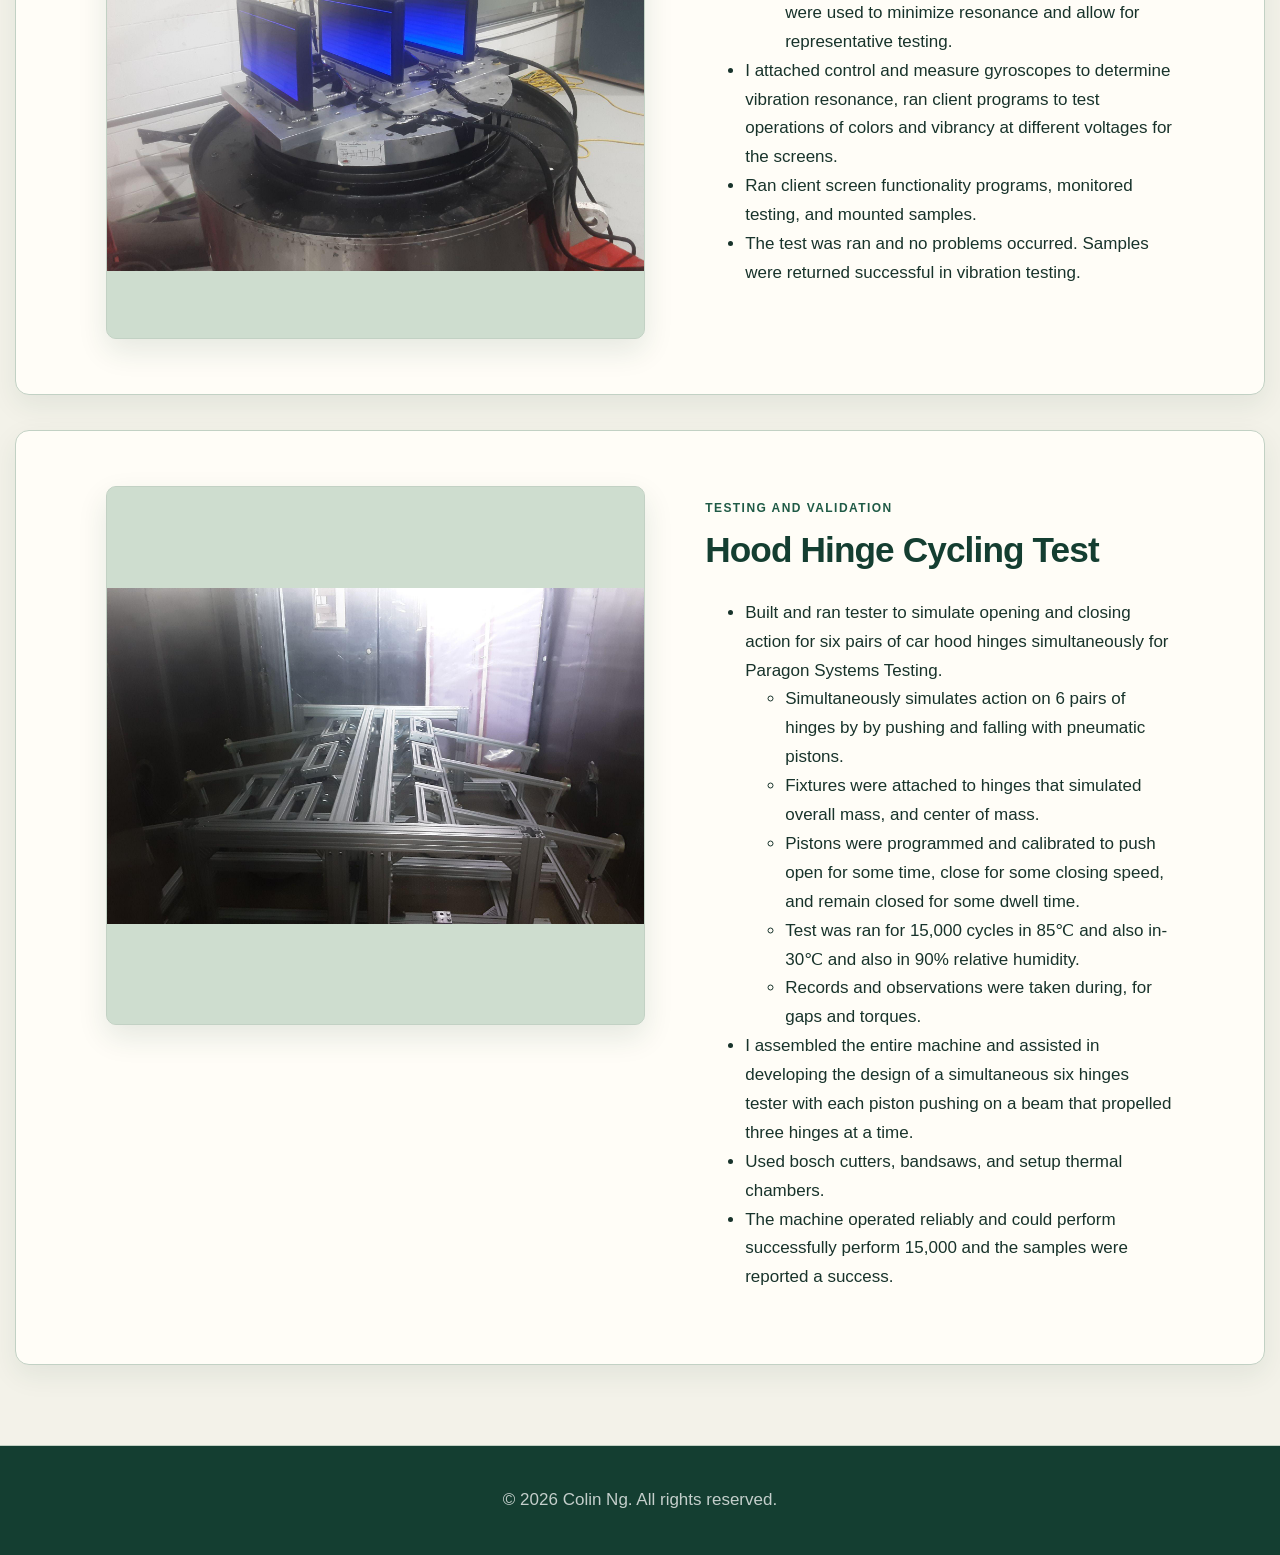
==== commit aee498c2: "Added buffering image" ====
--- a/category1.html
+++ b/category1.html
@@ -88,46 +88,33 @@
 
                 <img
                     class="slide"
-                    src="images/project1/heat_study2.jpg"
+                    src="images/buffering.png"
                     alt="Project image">
 
                 <img
                     class="slide active"
-                    src="images/project1/heat_study1.jpg"
-                    alt="Project image">
-
-                <img
-                    class="slide"
-                    src="images/project1/heat_study3.jpg"
-                    alt="Project image">
-
-                <img
-                    class="slide"
-                    src="images/project1/heat_study4.jpg"
-                    alt="Project image">
-
-                <img
-                    class="slide"
-                    src="images/project1/heat_study5.png"
-                    alt="Project image">
-
-                <img
-                    class="slide"
-                    src="images/project1/Temperature Graph.jpg"
-                    alt="Project image">
-
-                <video
-                    class="slide"
-                    controls
-                    preload="metadata">
-
-                    <source
-                        src="images/project1/Video_Project.mp4"
-                        type="video/mp4">
-
-                    Your browser does not support video playback.
-
-                </video>                
+                    src="images/buffering.png"
+                    alt="Project image">
+
+                <img
+                    class="slide"
+                    src="images/buffering.png"
+                    alt="Project image">
+
+                <img
+                    class="slide"
+                    src="images/buffering.png"
+                    alt="Project image">
+
+                <img
+                    class="slide"
+                    src="images/buffering.png"
+                    alt="Project image">
+
+                <img
+                    class="slide"
+                    src="images/buffering.png"
+                    alt="Project image">      
 
 
                 <button class="slide-button previous">
@@ -148,7 +135,7 @@
                     /
 
                     <span class="total-slides">
-                        7
+                        6
                     </span>
 
                 </div>
@@ -220,27 +207,27 @@
 
                 <img
                     class="slide"
-                    src="images/project3/high_shot.jpg"
-                    alt="Project image">
-
-                <img
-                    class="slide"
-                    src="images/project3/low_shot.jpg"
+                    src="images/buffering.png"
+                    alt="Project image">
+
+                <img
+                    class="slide"
+                    src="images/buffering.png"
                     alt="Project image">
 
                 <img
                     class="slide active"
-                    src="images/project3/resin_print.jpg"
-                    alt="Project image">
-
-                <img
-                    class="slide"
-                    src="images/project3/combined.jpg"
-                    alt="Project image">
-
-                <img
-                    class="slide"
-                    src="images/project3/result.jpg"
+                    src="images/buffering.png"
+                    alt="Project image">
+
+                <img
+                    class="slide"
+                    src="images/buffering.png"
+                    alt="Project image">
+
+                <img
+                    class="slide"
+                    src="images/buffering.png"
                     alt="Project image">              
 
 
@@ -333,22 +320,22 @@
 
                 <img
                     class="slide"
-                    src="images/project_controller/zoomed.jpg"
-                    alt="Project image">
-
-                <img
-                    class="slide"
-                    src="images/project_controller/full.jpg"
+                    src="images/buffering.png"
+                    alt="Project image">
+
+                <img
+                    class="slide"
+                    src="images/buffering.png"
                     alt="Project image">
 
                 <img
                     class="slide active"
-                    src="images/project_controller/wires.jpg"
-                    alt="Project image">
-
-                <img
-                    class="slide"
-                    src="images/project_controller/monitor.jpg"
+                    src="images/buffering.png"
+                    alt="Project image">
+
+                <img
+                    class="slide"
+                    src="images/buffering.png"
                     alt="Project image">
 
                 <button class="slide-button previous">
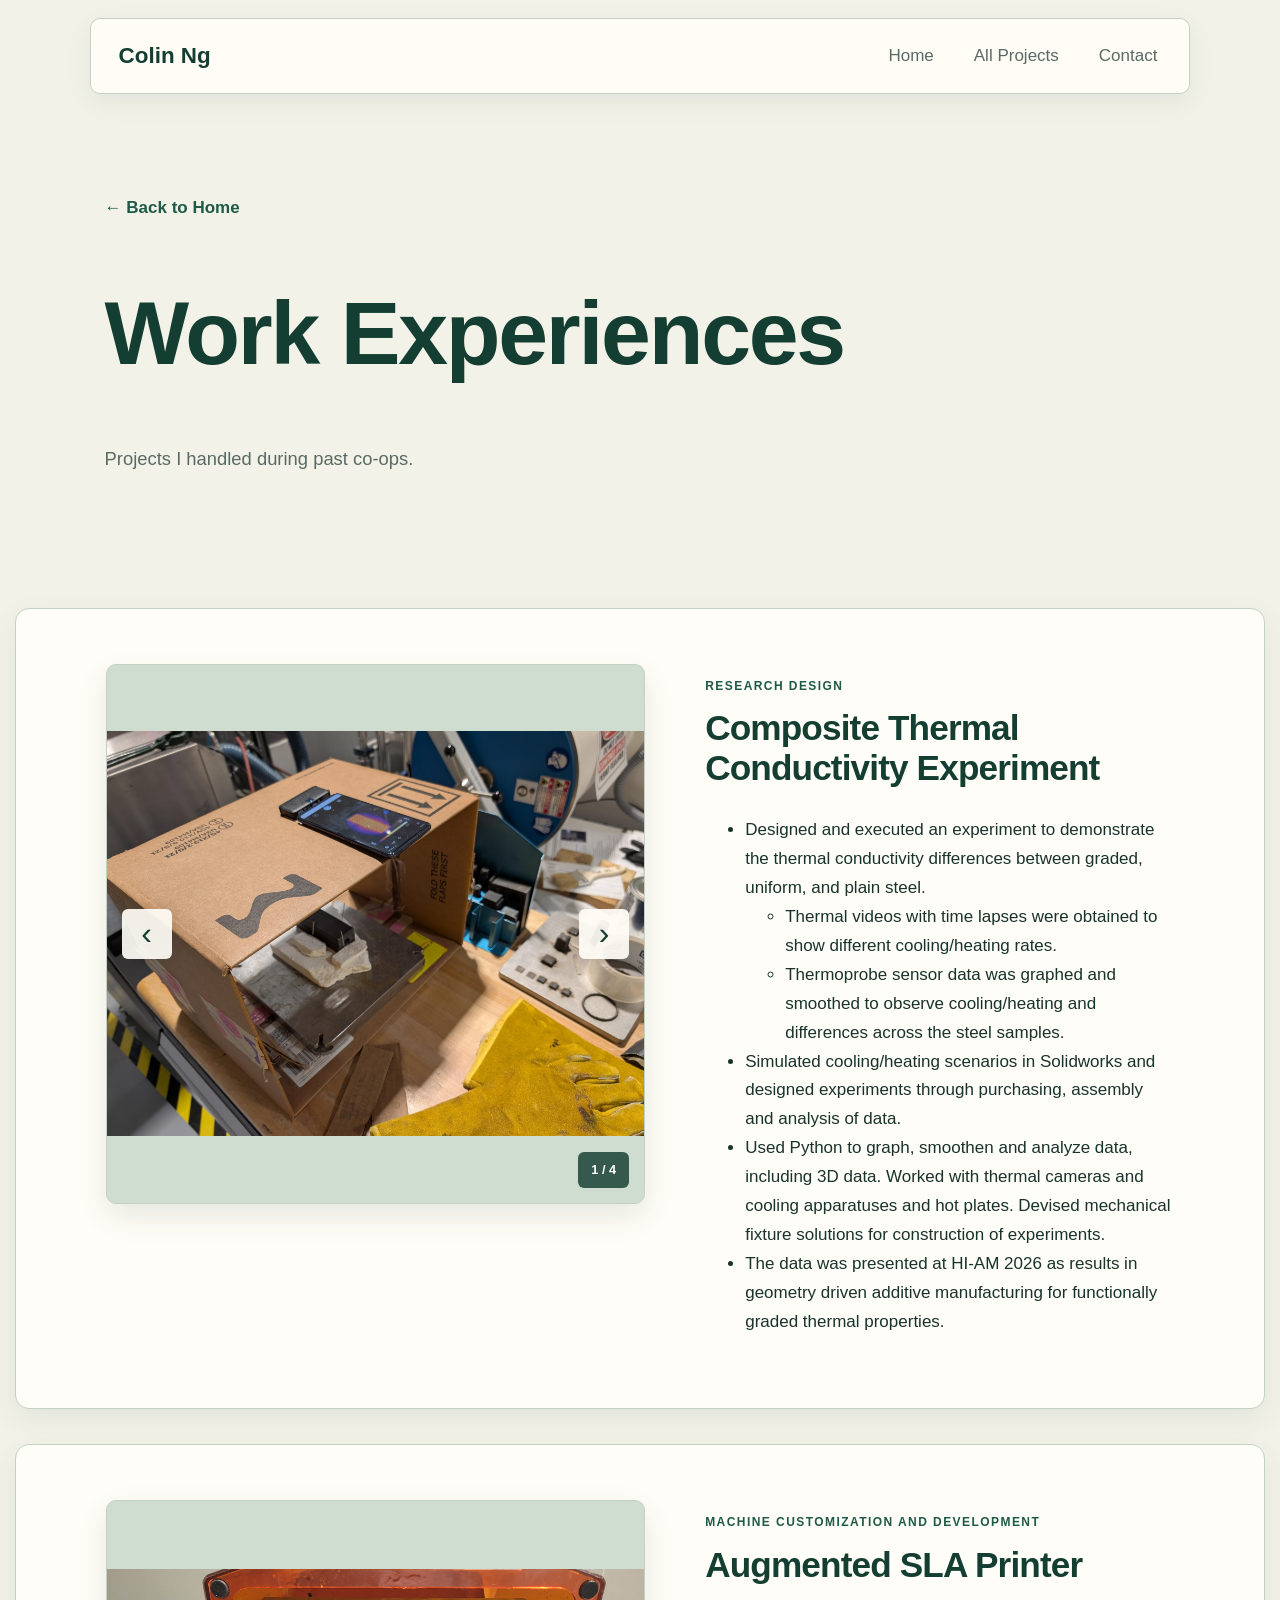
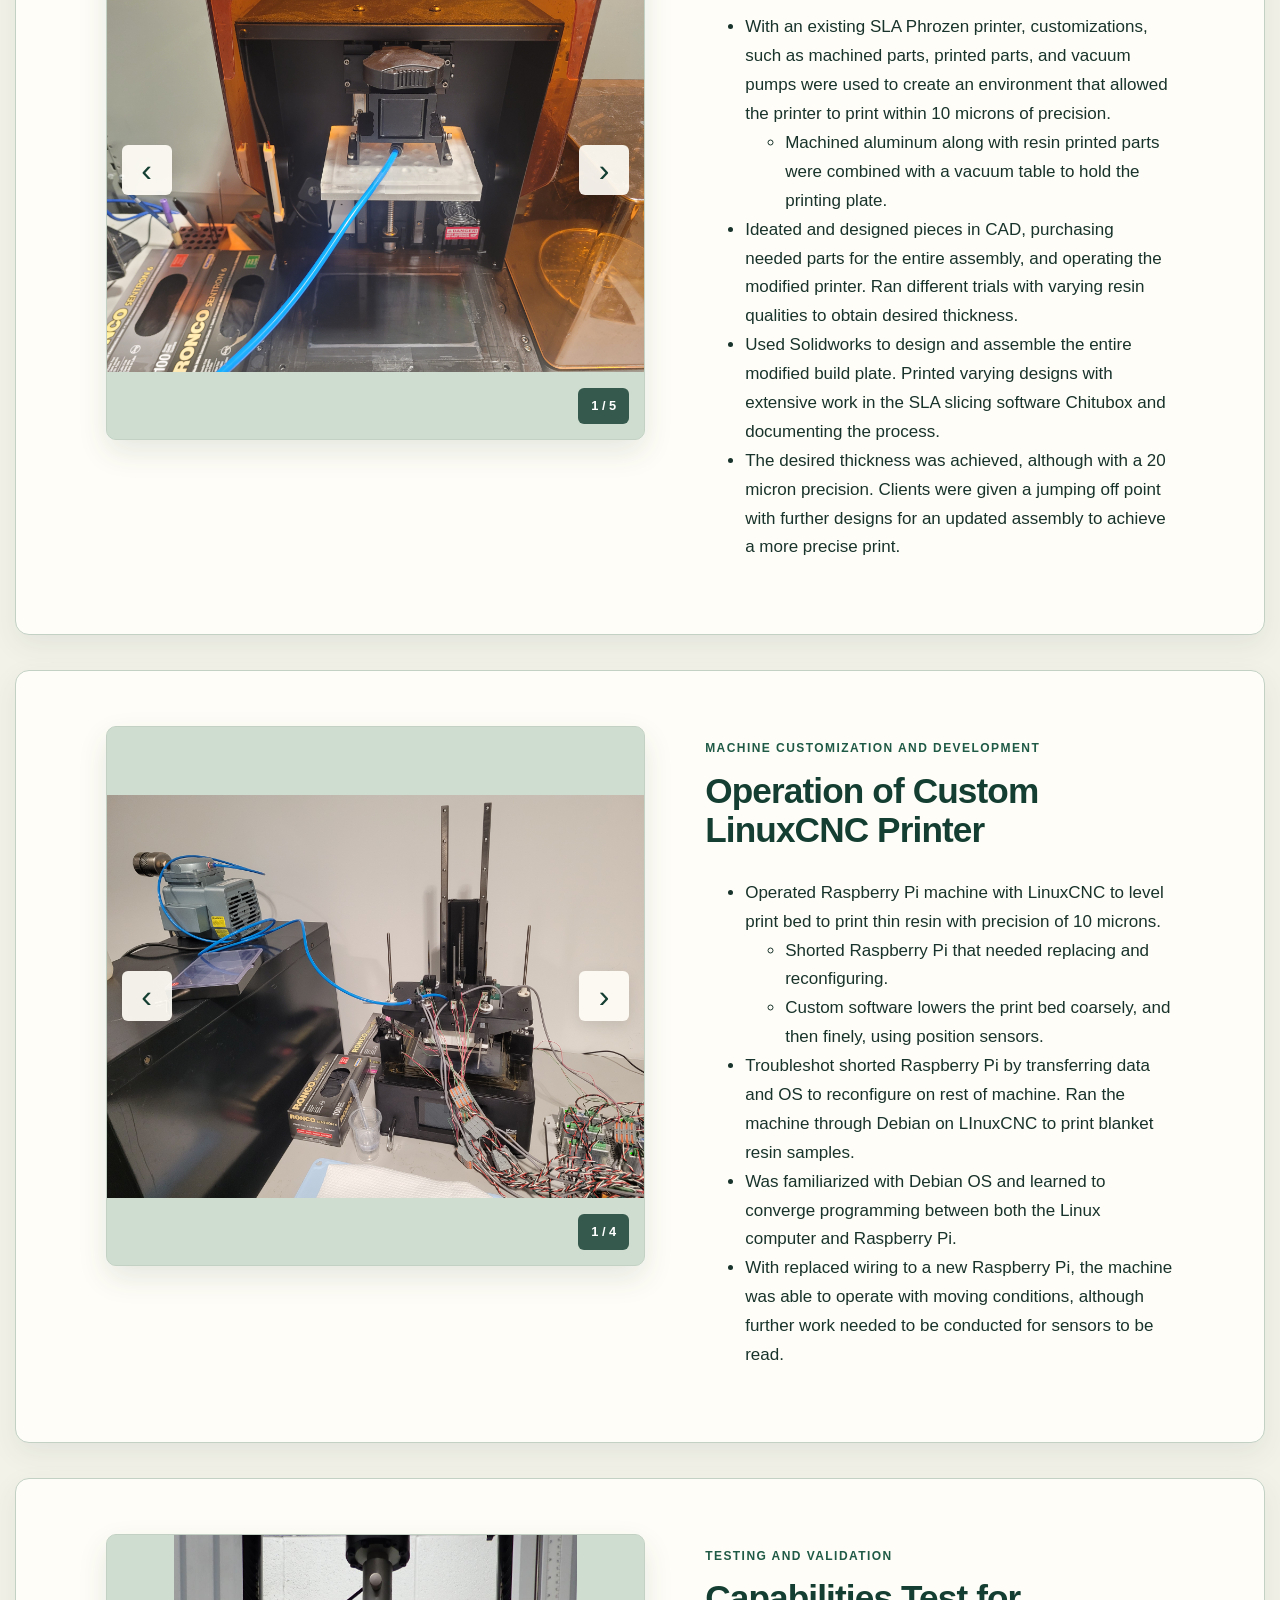
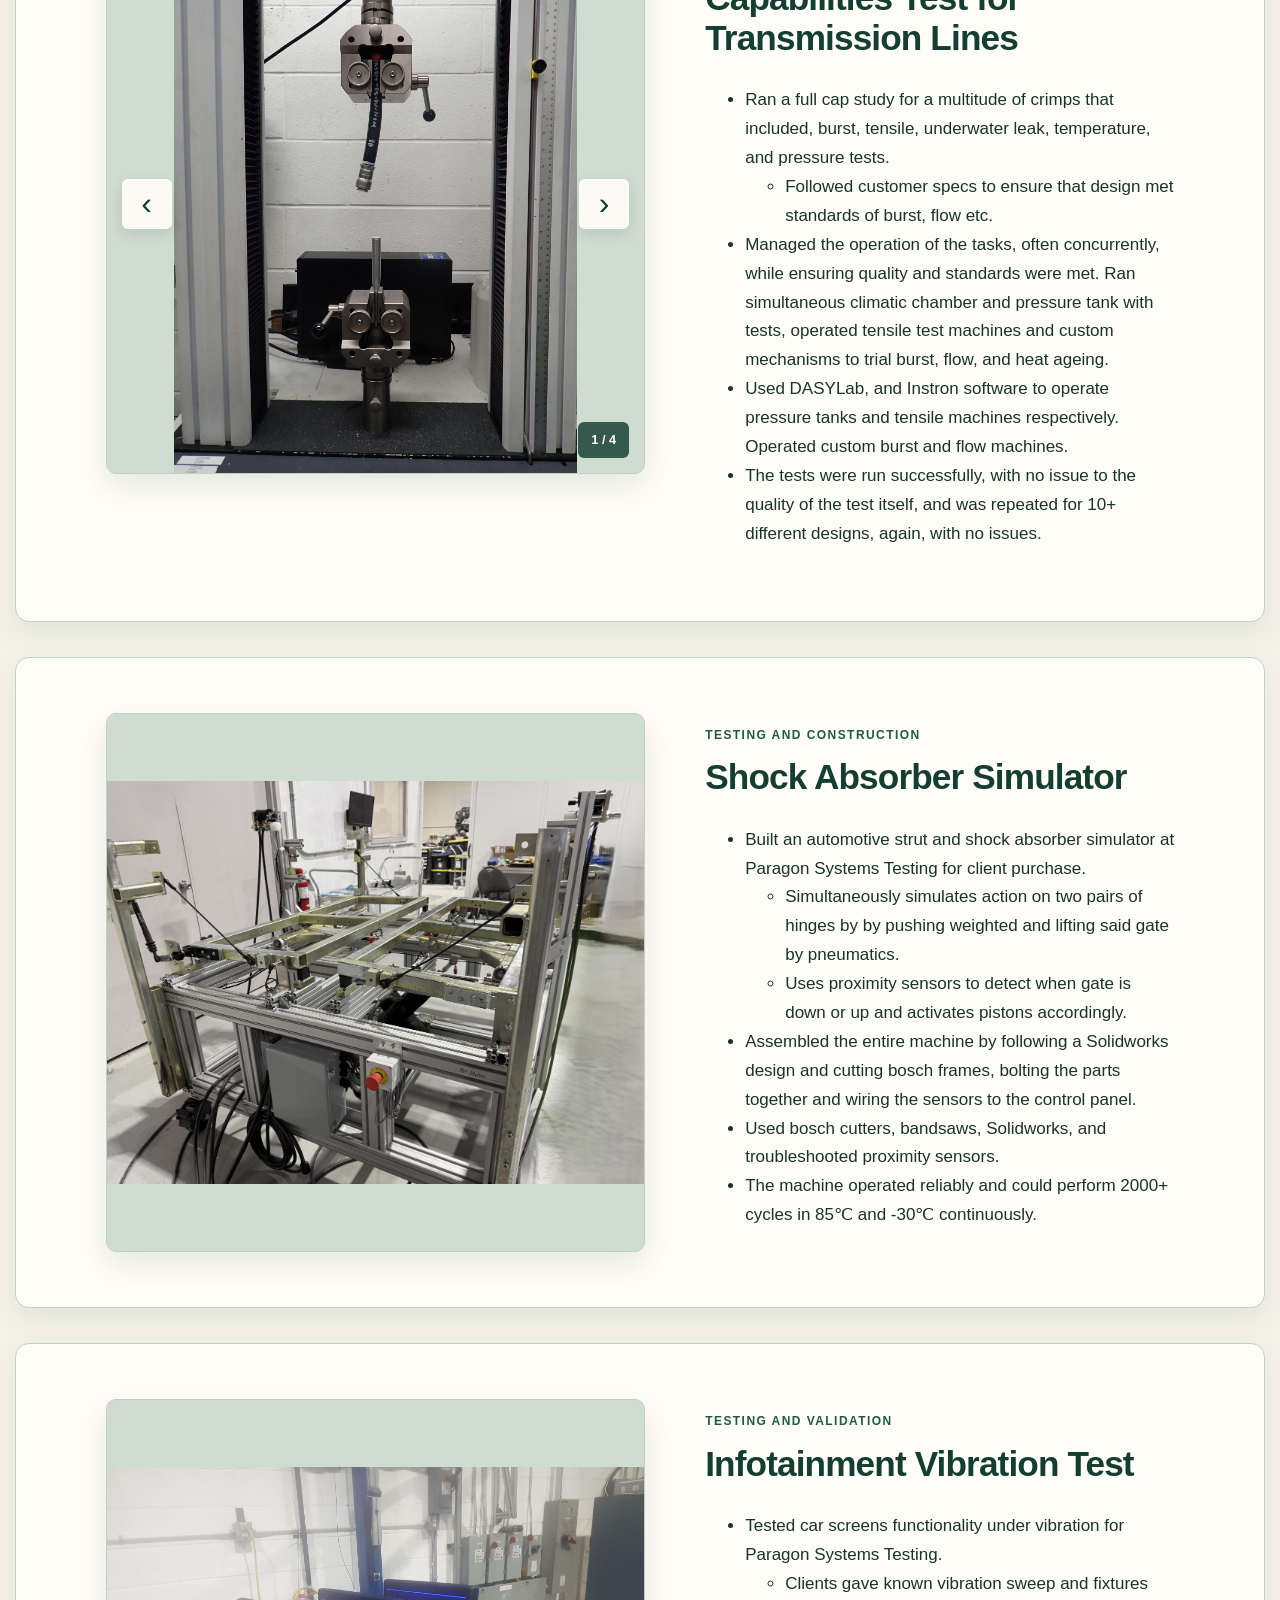
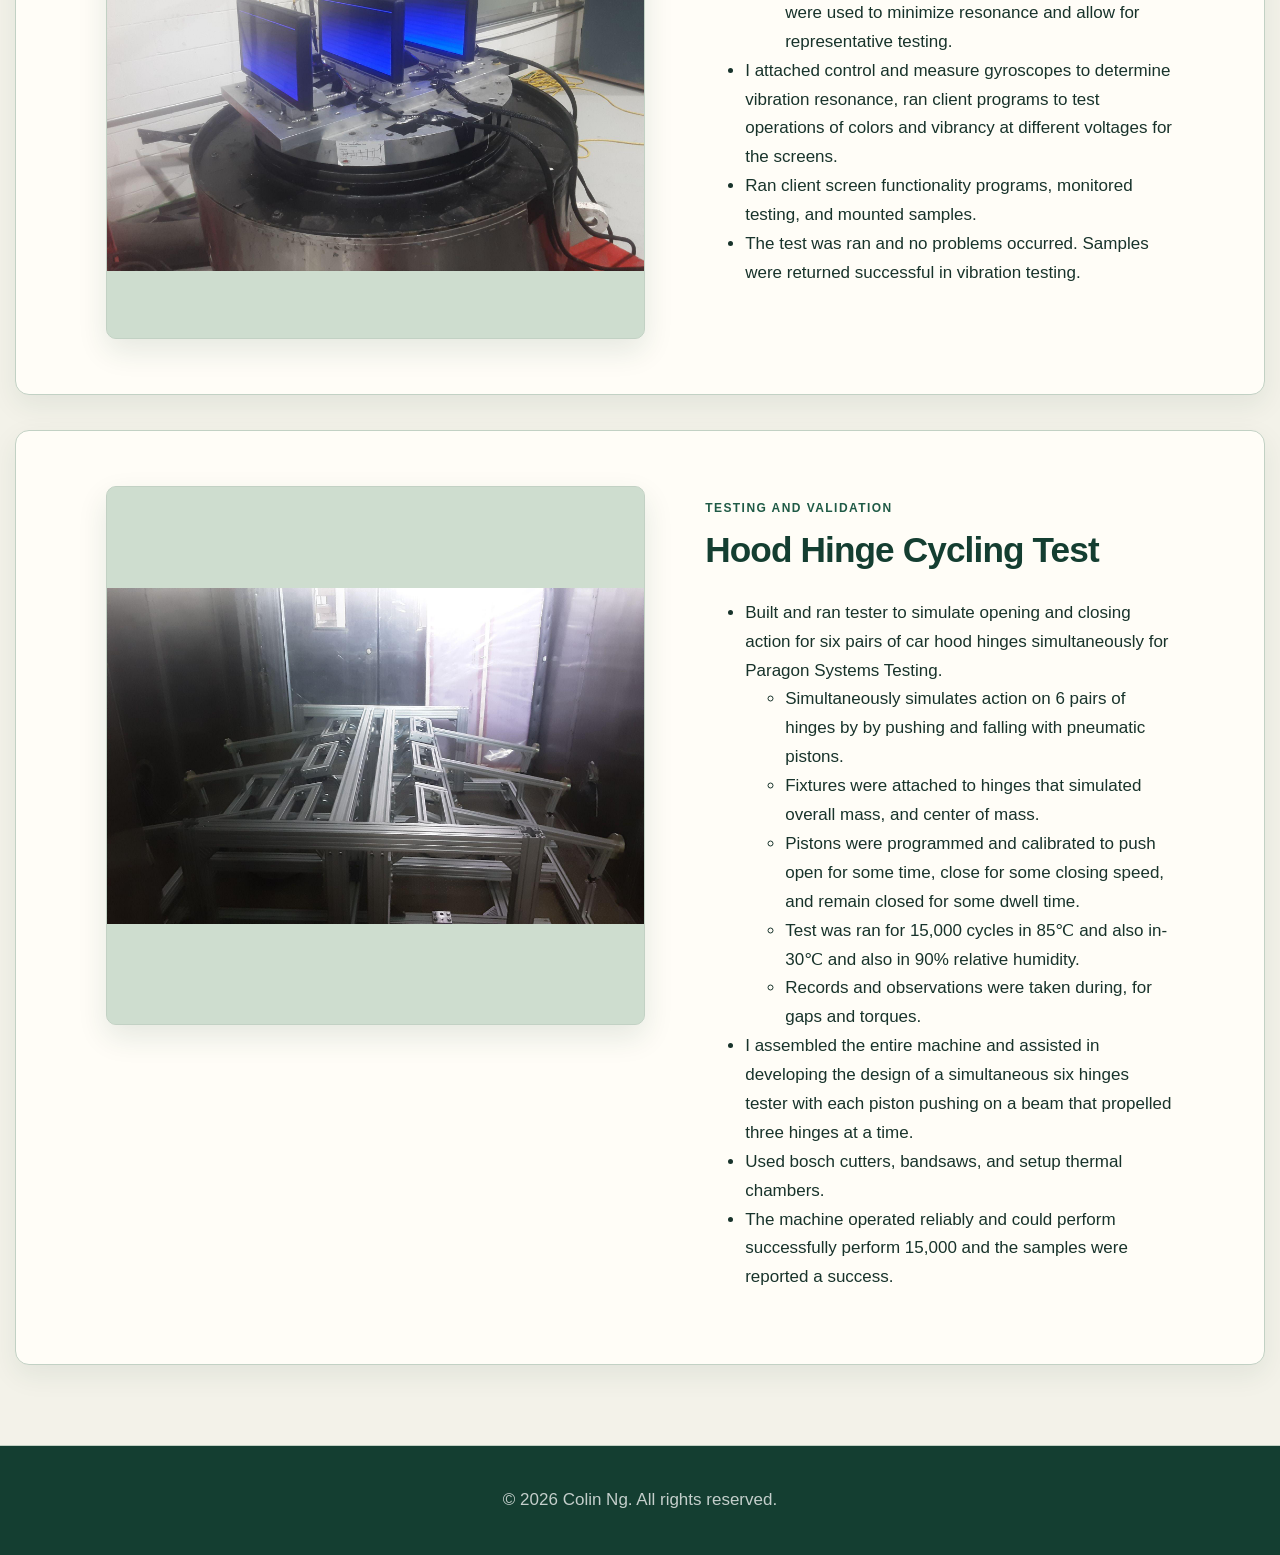
==== commit 5e10d3d1: "Restored MSAM Photos" ====
--- a/category1.html
+++ b/category1.html
@@ -88,33 +88,23 @@
 
                 <img
                     class="slide"
-                    src="images/buffering.png"
+                    src="images/project1/heat_study1.jpg"
                     alt="Project image">
 
                 <img
                     class="slide active"
-                    src="images/buffering.png"
-                    alt="Project image">
-
-                <img
-                    class="slide"
-                    src="images/buffering.png"
-                    alt="Project image">
-
-                <img
-                    class="slide"
-                    src="images/buffering.png"
-                    alt="Project image">
-
-                <img
-                    class="slide"
-                    src="images/buffering.png"
-                    alt="Project image">
-
-                <img
-                    class="slide"
-                    src="images/buffering.png"
-                    alt="Project image">      
+                    src="images/project1/heat_study2.jpg"
+                    alt="Project image">
+
+                <img
+                    class="slide"
+                    src="images/project1/heat_study3.jpg"
+                    alt="Project image">
+
+                <img
+                    class="slide"
+                    src="images/project1/heat_study4.jpg"
+                    alt="Project image">
 
 
                 <button class="slide-button previous">
@@ -135,7 +125,7 @@
                     /
 
                     <span class="total-slides">
-                        6
+                        4
                     </span>
 
                 </div>
@@ -207,27 +197,27 @@
 
                 <img
                     class="slide"
-                    src="images/buffering.png"
-                    alt="Project image">
-
-                <img
-                    class="slide"
-                    src="images/buffering.png"
+                    src="images/project3/high_shot.jpg"
+                    alt="Project image">
+
+                <img
+                    class="slide"
+                    src="images/project3/low_shot.jpg"
                     alt="Project image">
 
                 <img
                     class="slide active"
-                    src="images/buffering.png"
-                    alt="Project image">
-
-                <img
-                    class="slide"
-                    src="images/buffering.png"
-                    alt="Project image">
-
-                <img
-                    class="slide"
-                    src="images/buffering.png"
+                    src="images/project3/resin_print.jpg"
+                    alt="Project image">
+
+                <img
+                    class="slide"
+                    src="images/project3/combined.jpg"
+                    alt="Project image">
+
+                <img
+                    class="slide"
+                    src="images/project3/result.jpg"
                     alt="Project image">              
 
 
@@ -320,22 +310,22 @@
 
                 <img
                     class="slide"
-                    src="images/buffering.png"
-                    alt="Project image">
-
-                <img
-                    class="slide"
-                    src="images/buffering.png"
+                    src="images/project_controller/full.jpg"
+                    alt="Project image">
+
+                <img
+                    class="slide"
+                    src="images/project_controller/zoomed.jpg"
                     alt="Project image">
 
                 <img
                     class="slide active"
-                    src="images/buffering.png"
-                    alt="Project image">
-
-                <img
-                    class="slide"
-                    src="images/buffering.png"
+                    src="images/project_controller/monitor.jpg"
+                    alt="Project image">
+
+                <img
+                    class="slide"
+                    src="images/project_controller/wires.jpg"
                     alt="Project image">
 
                 <button class="slide-button previous">
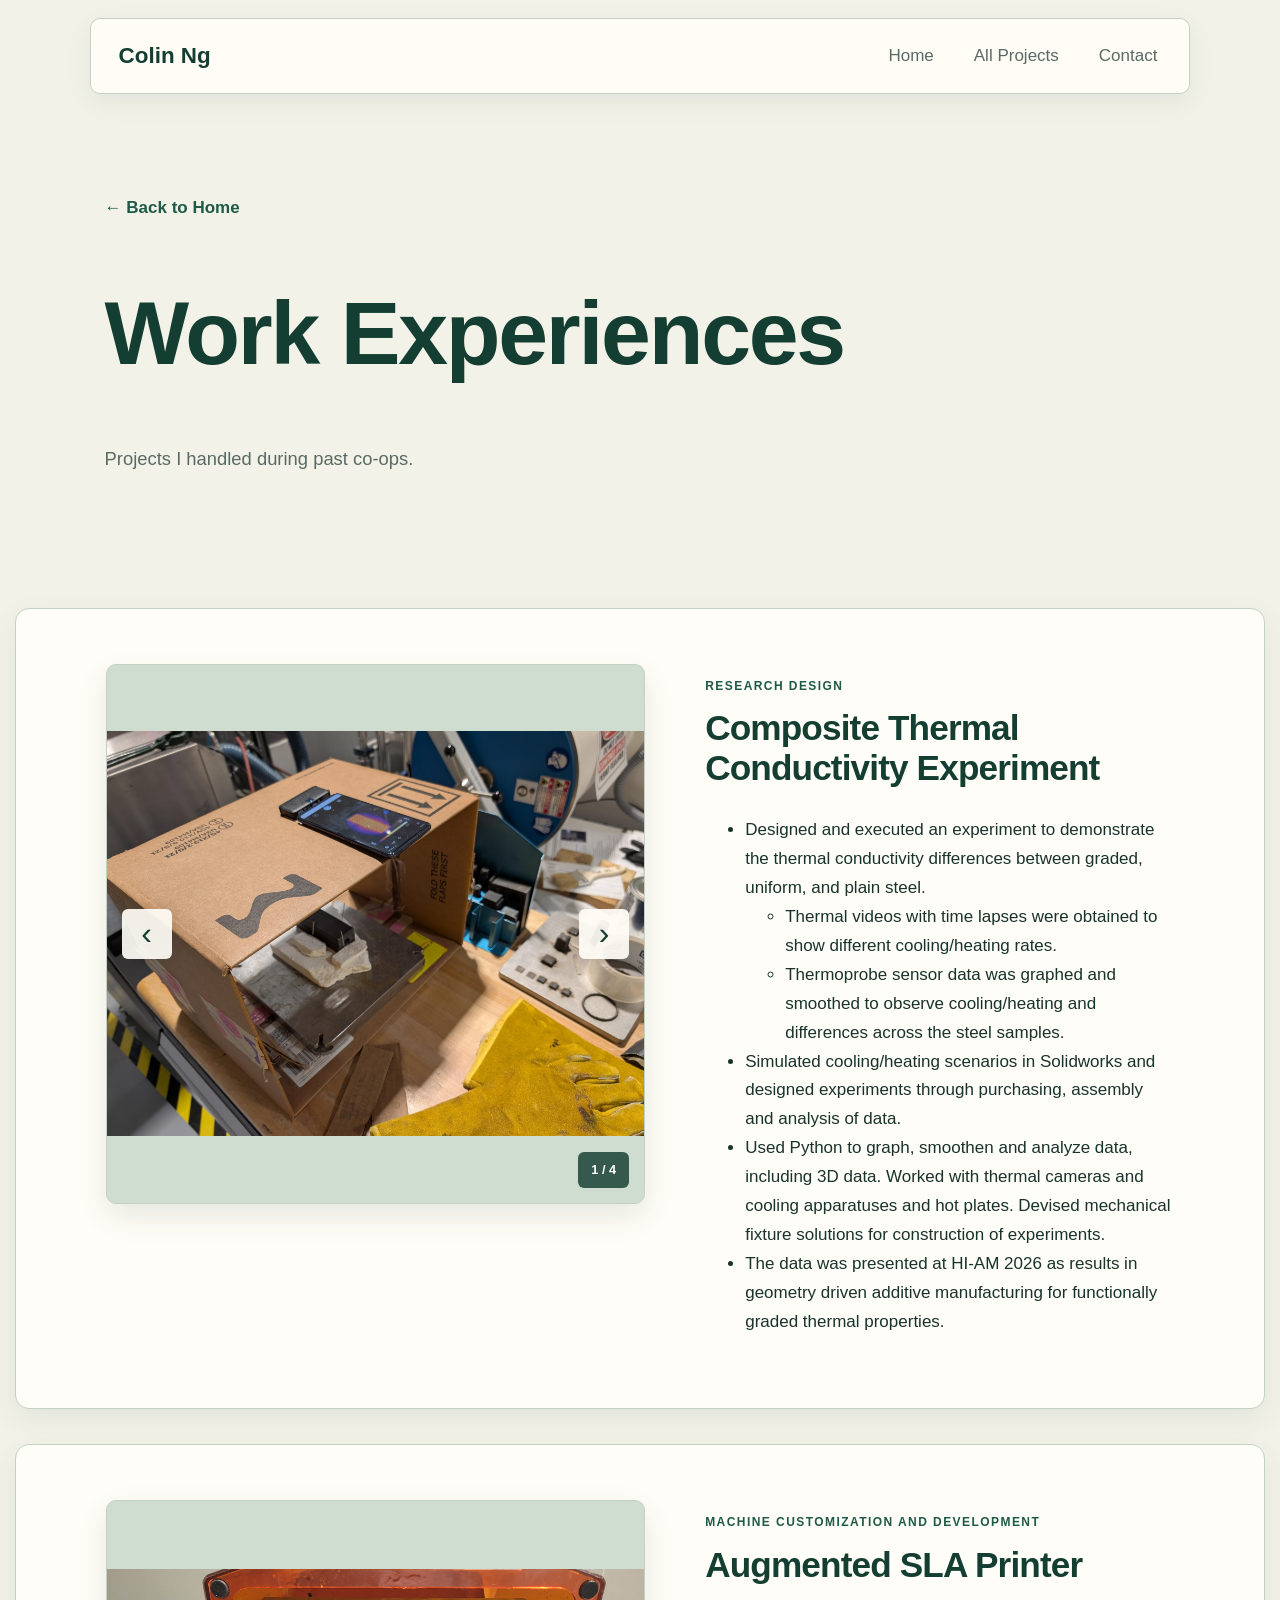
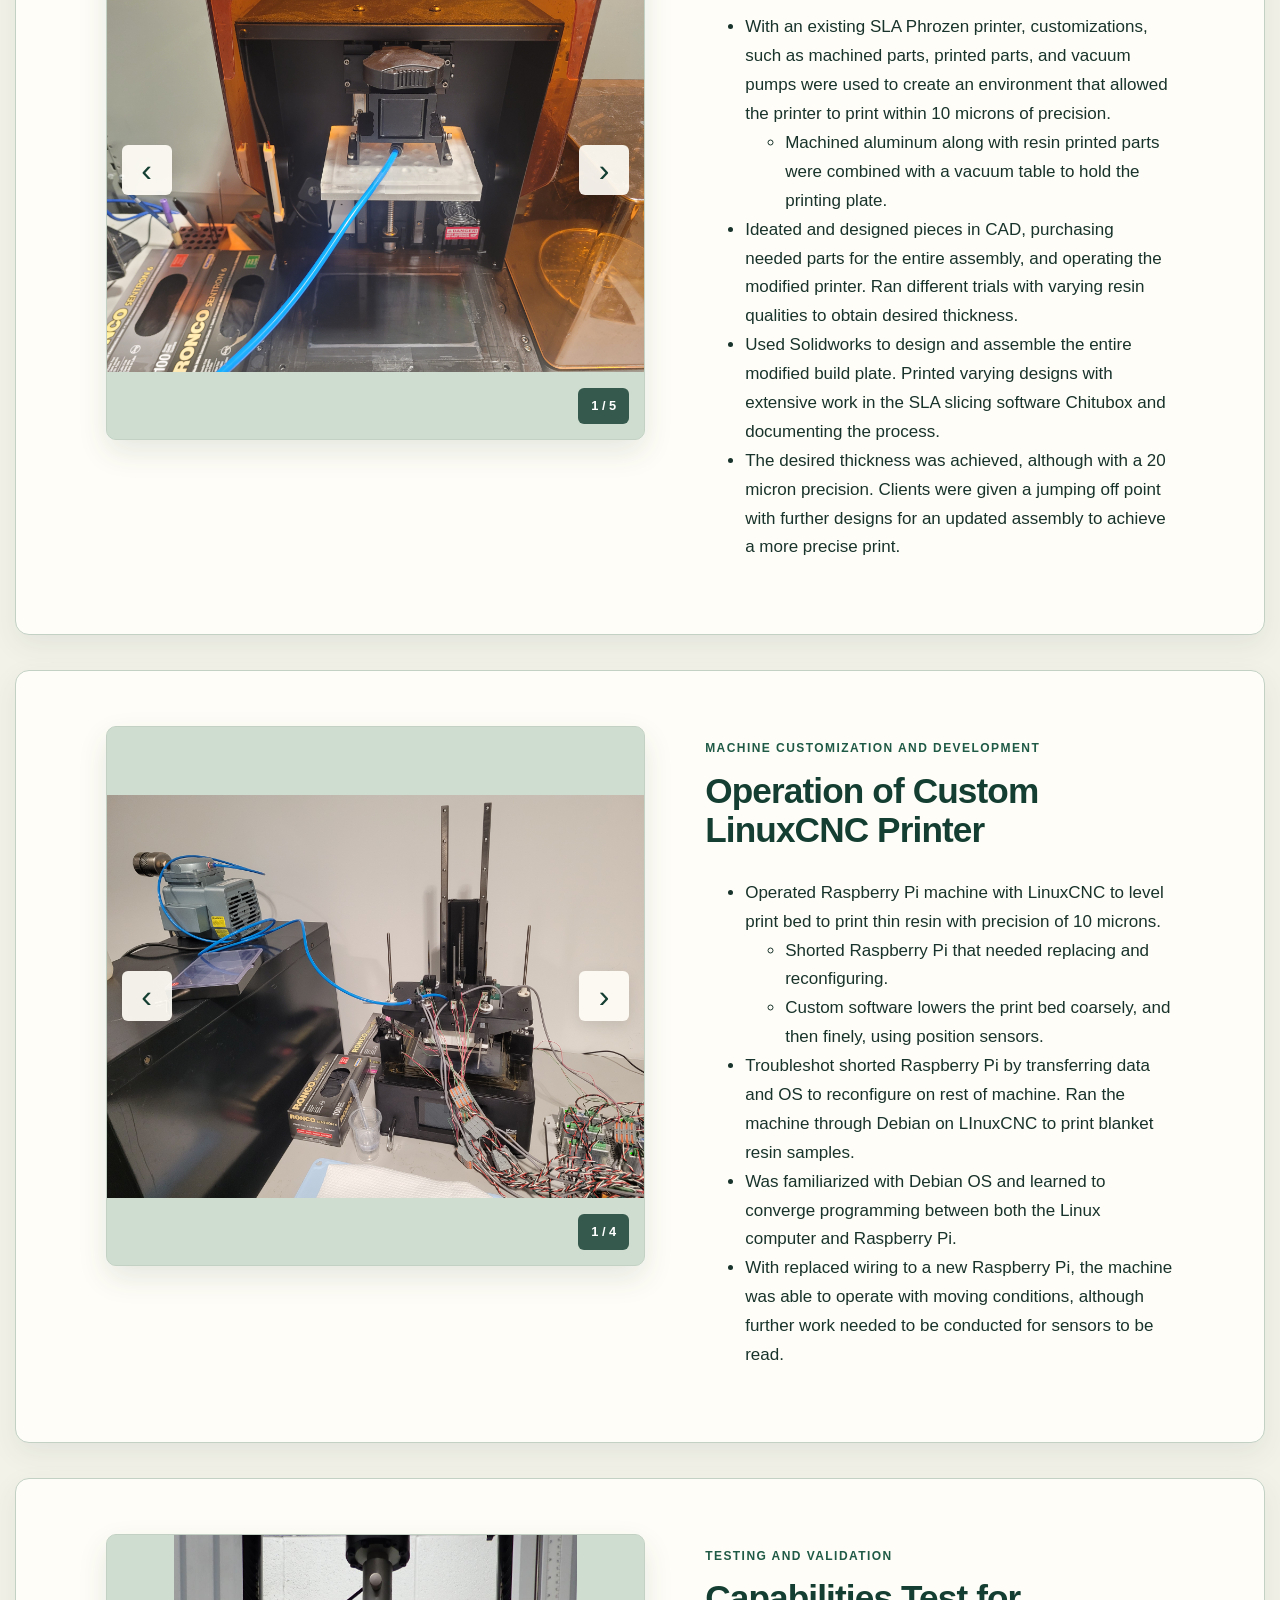
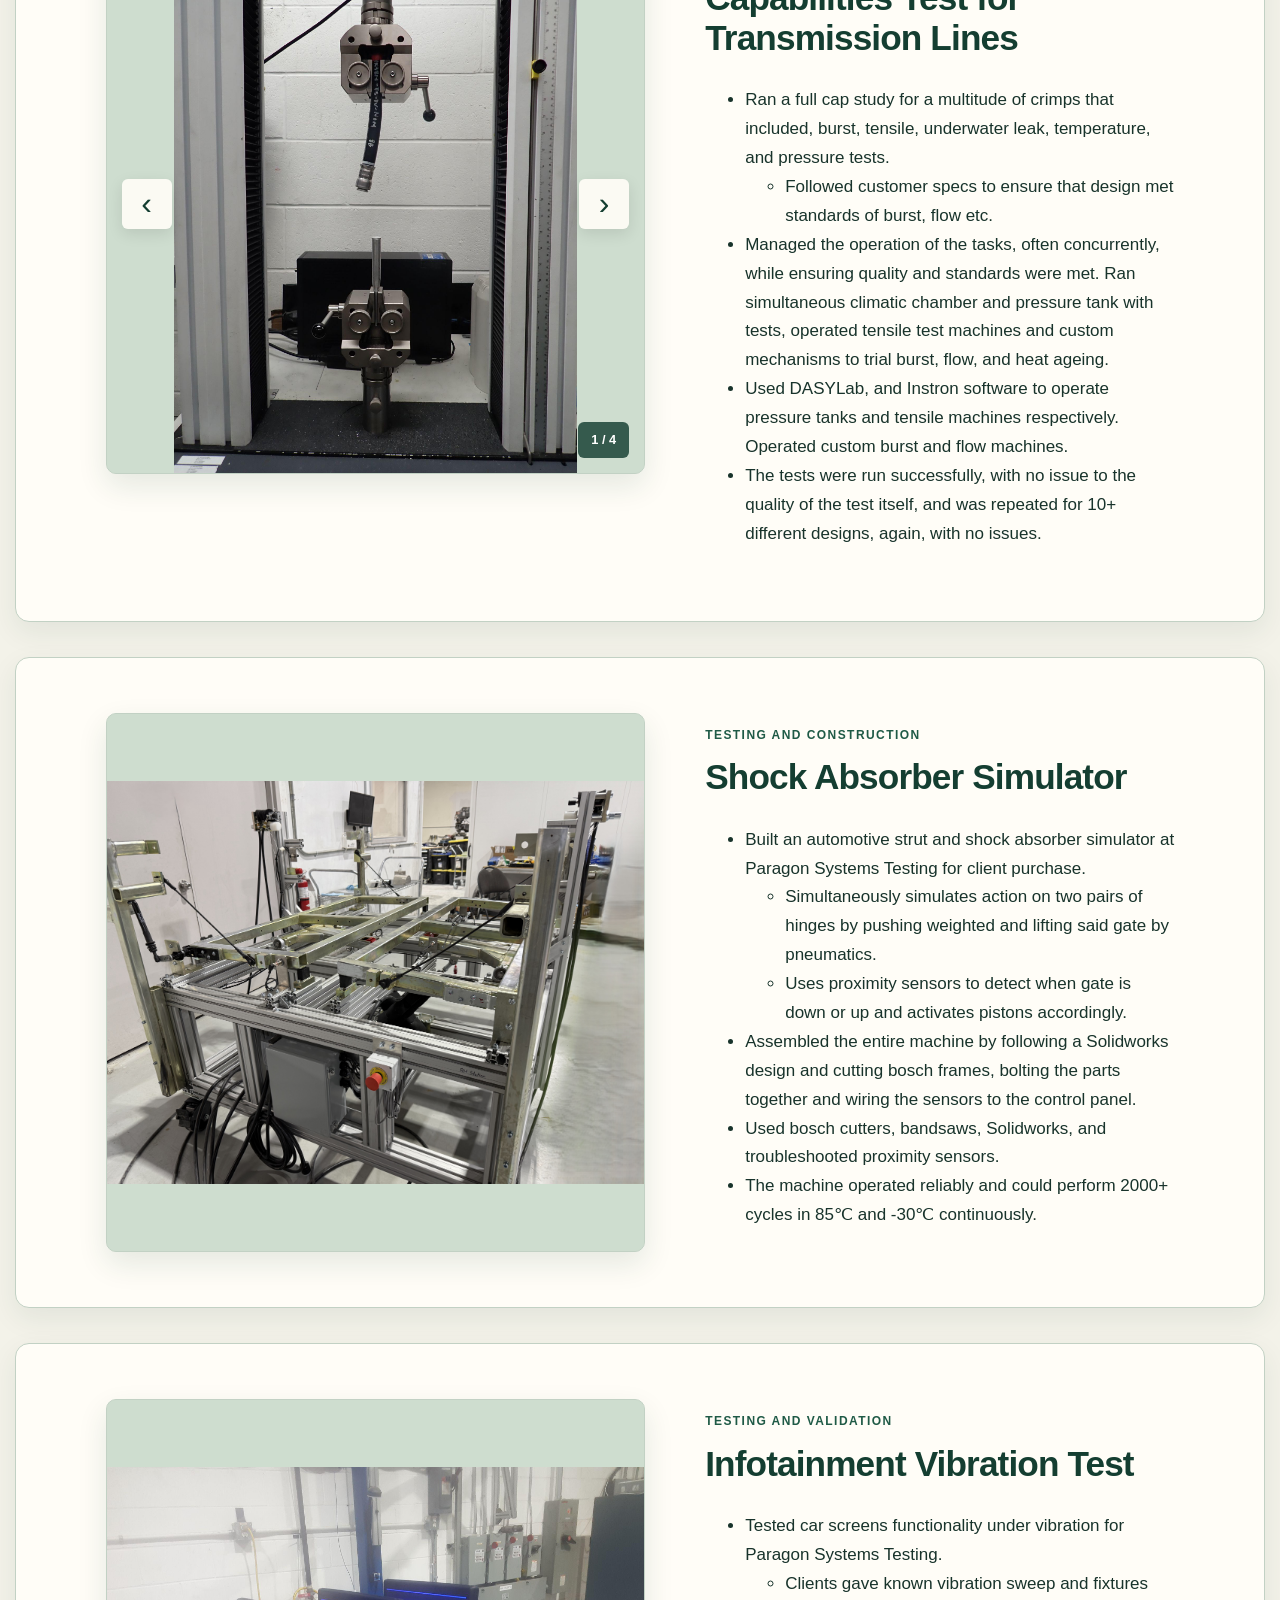
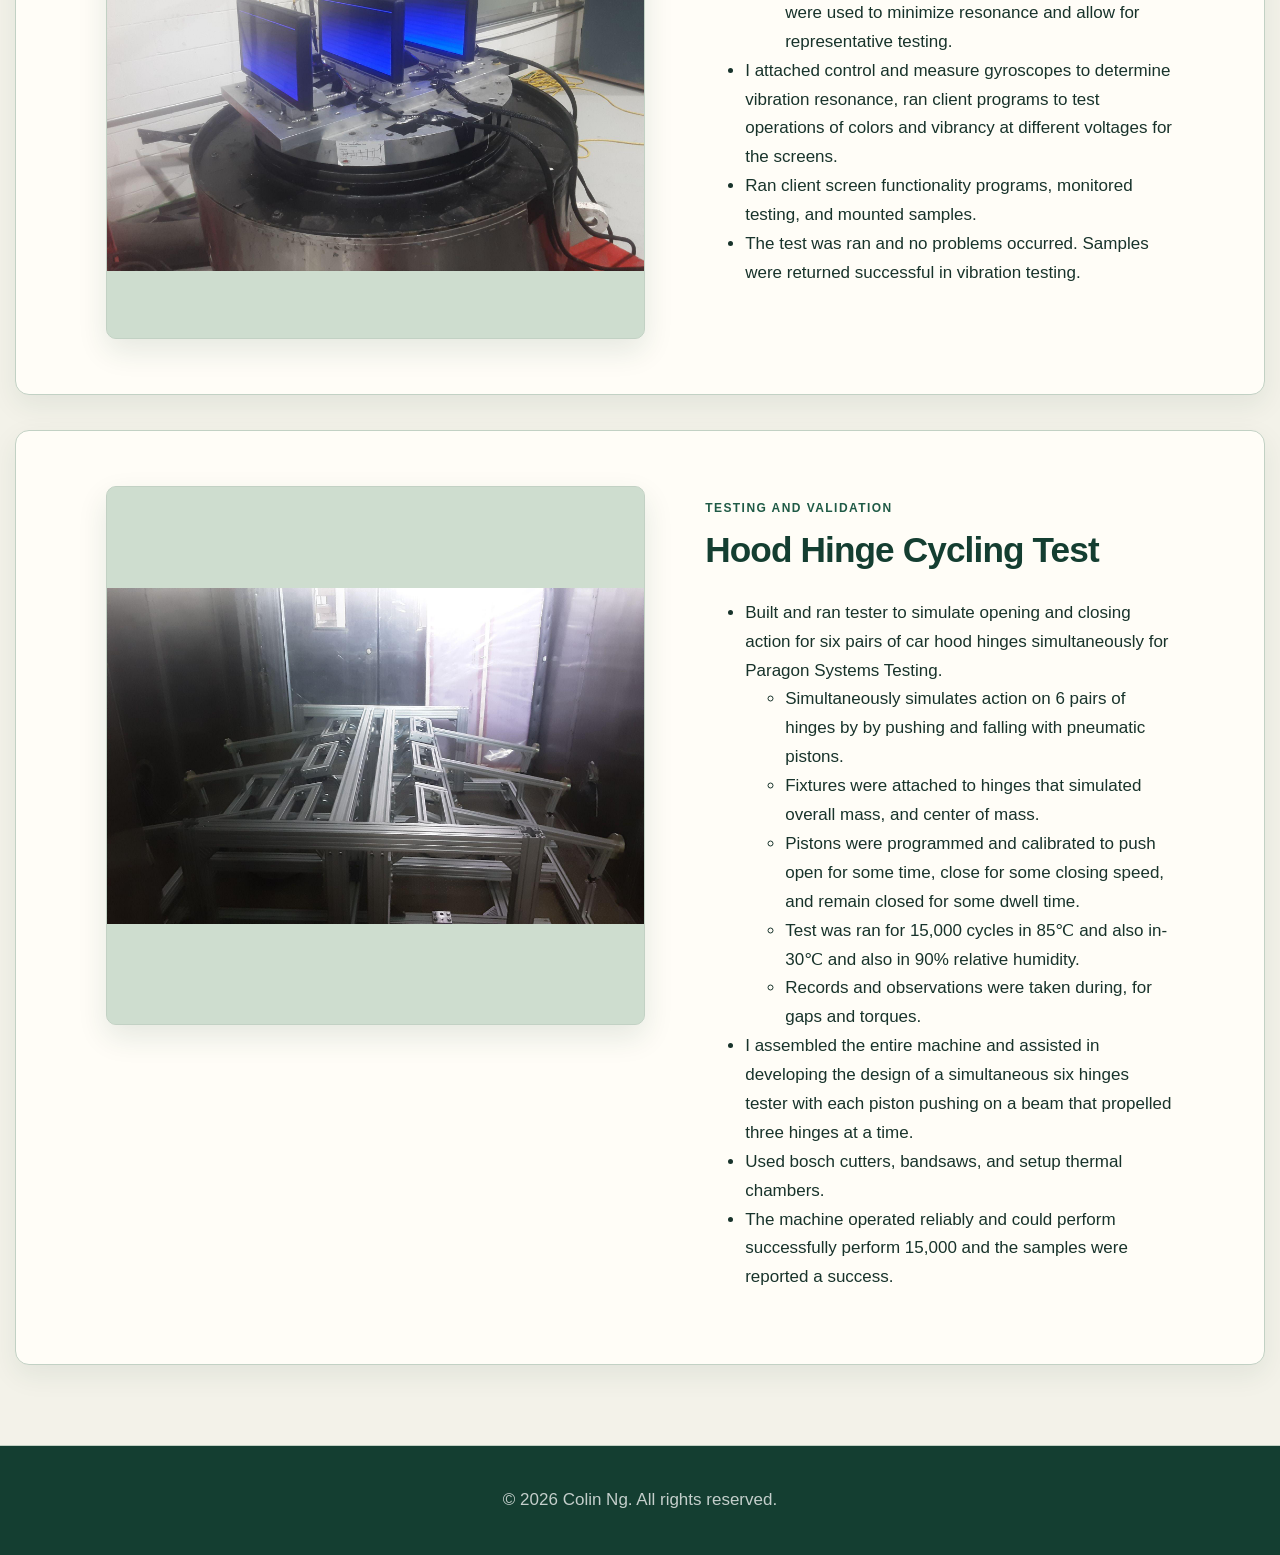
==== commit 11d52562: "changed typo from by by to by in strut tester" ====
--- a/category1.html
+++ b/category1.html
@@ -637,7 +637,7 @@
                             <ul>
                                 <li>
                                     Simultaneously simulates action on 
-                                    two pairs of hinges by by pushing 
+                                    two pairs of hinges by pushing 
                                     weighted and lifting said gate by pneumatics.
                                 </li>
                                 <li>
